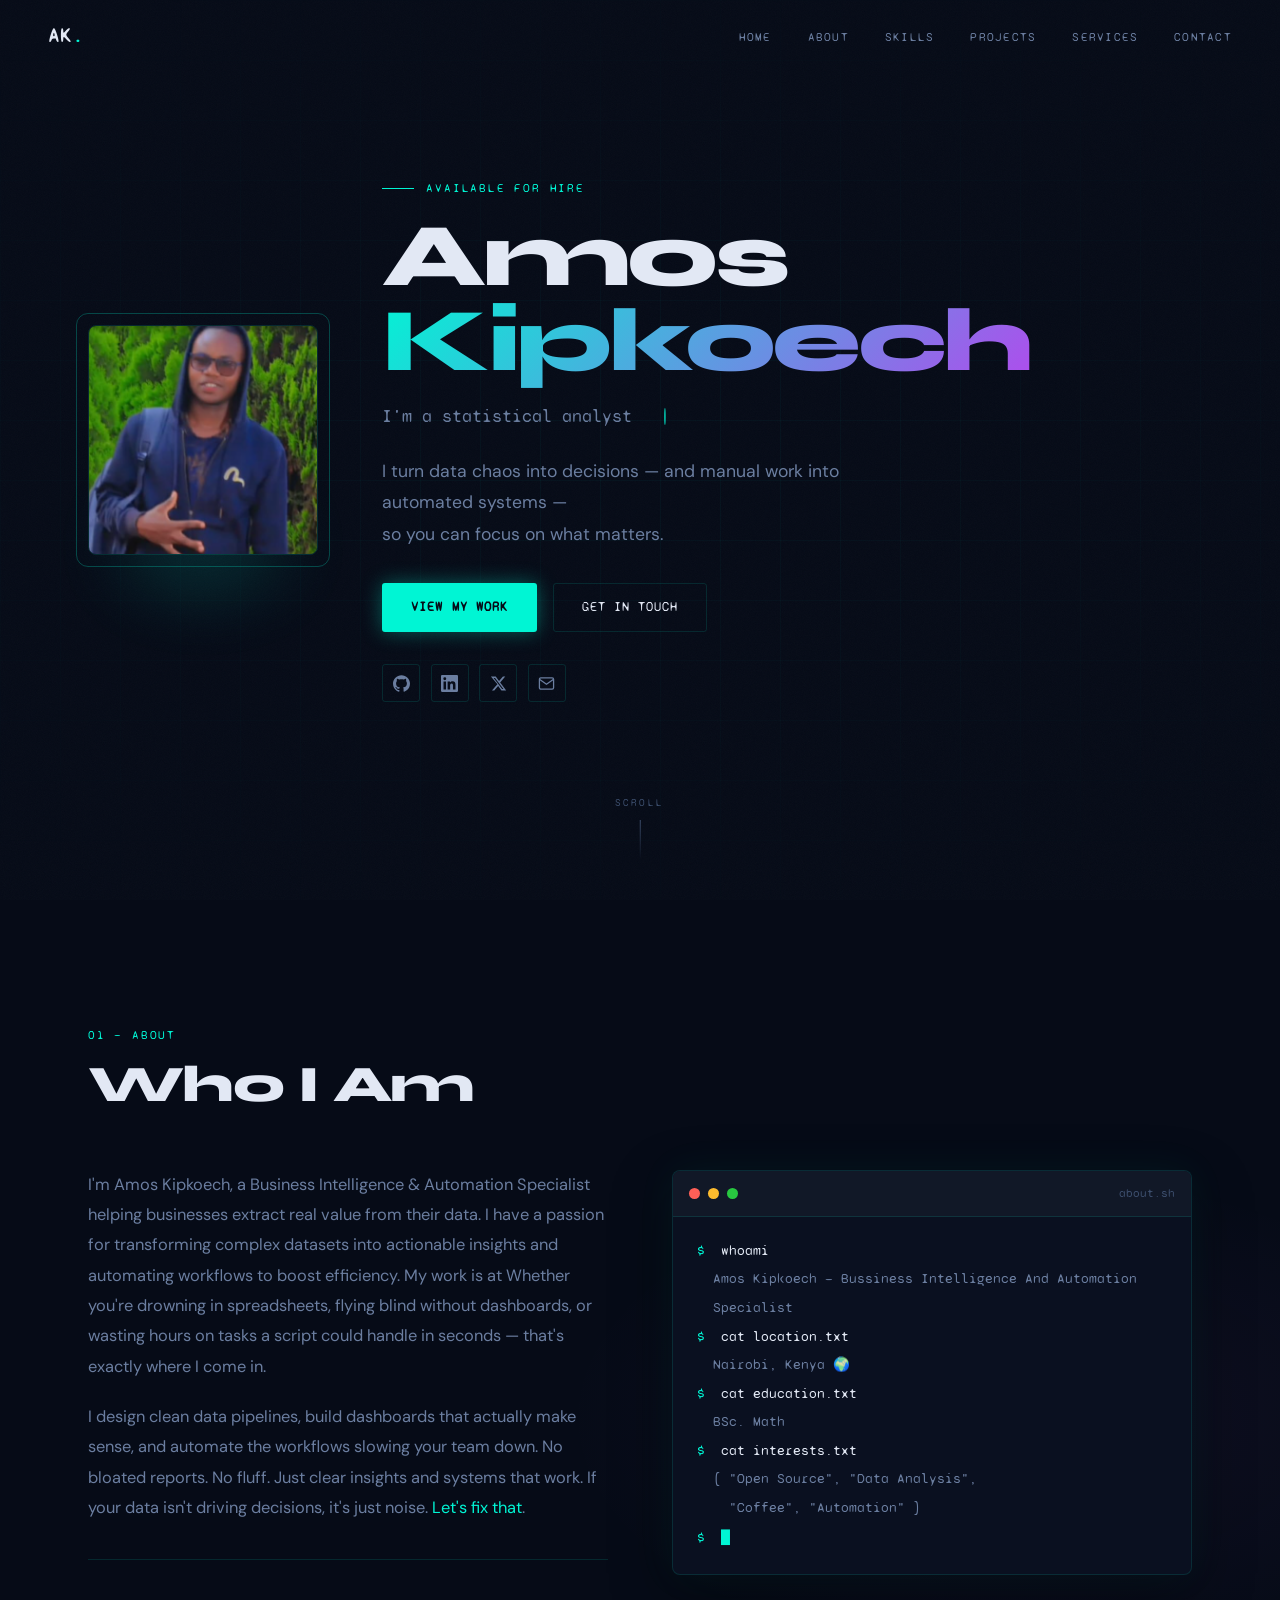
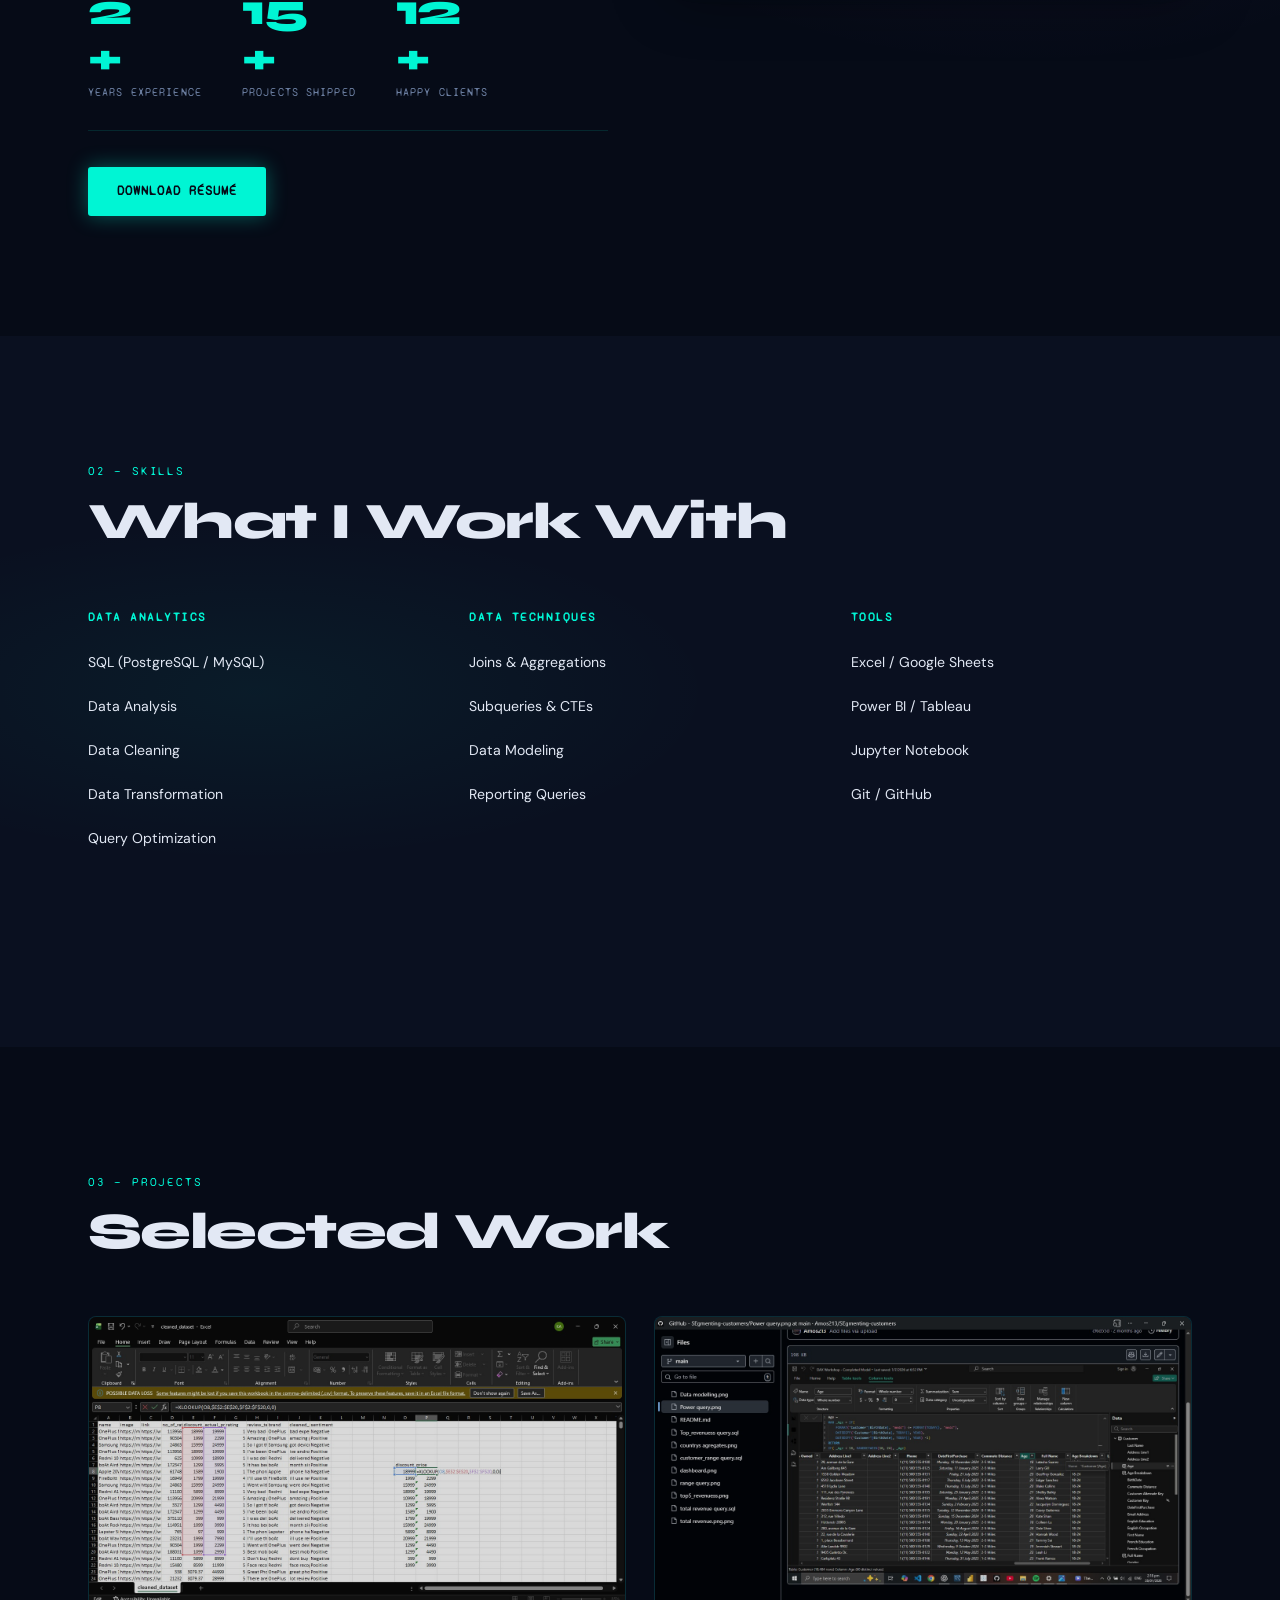
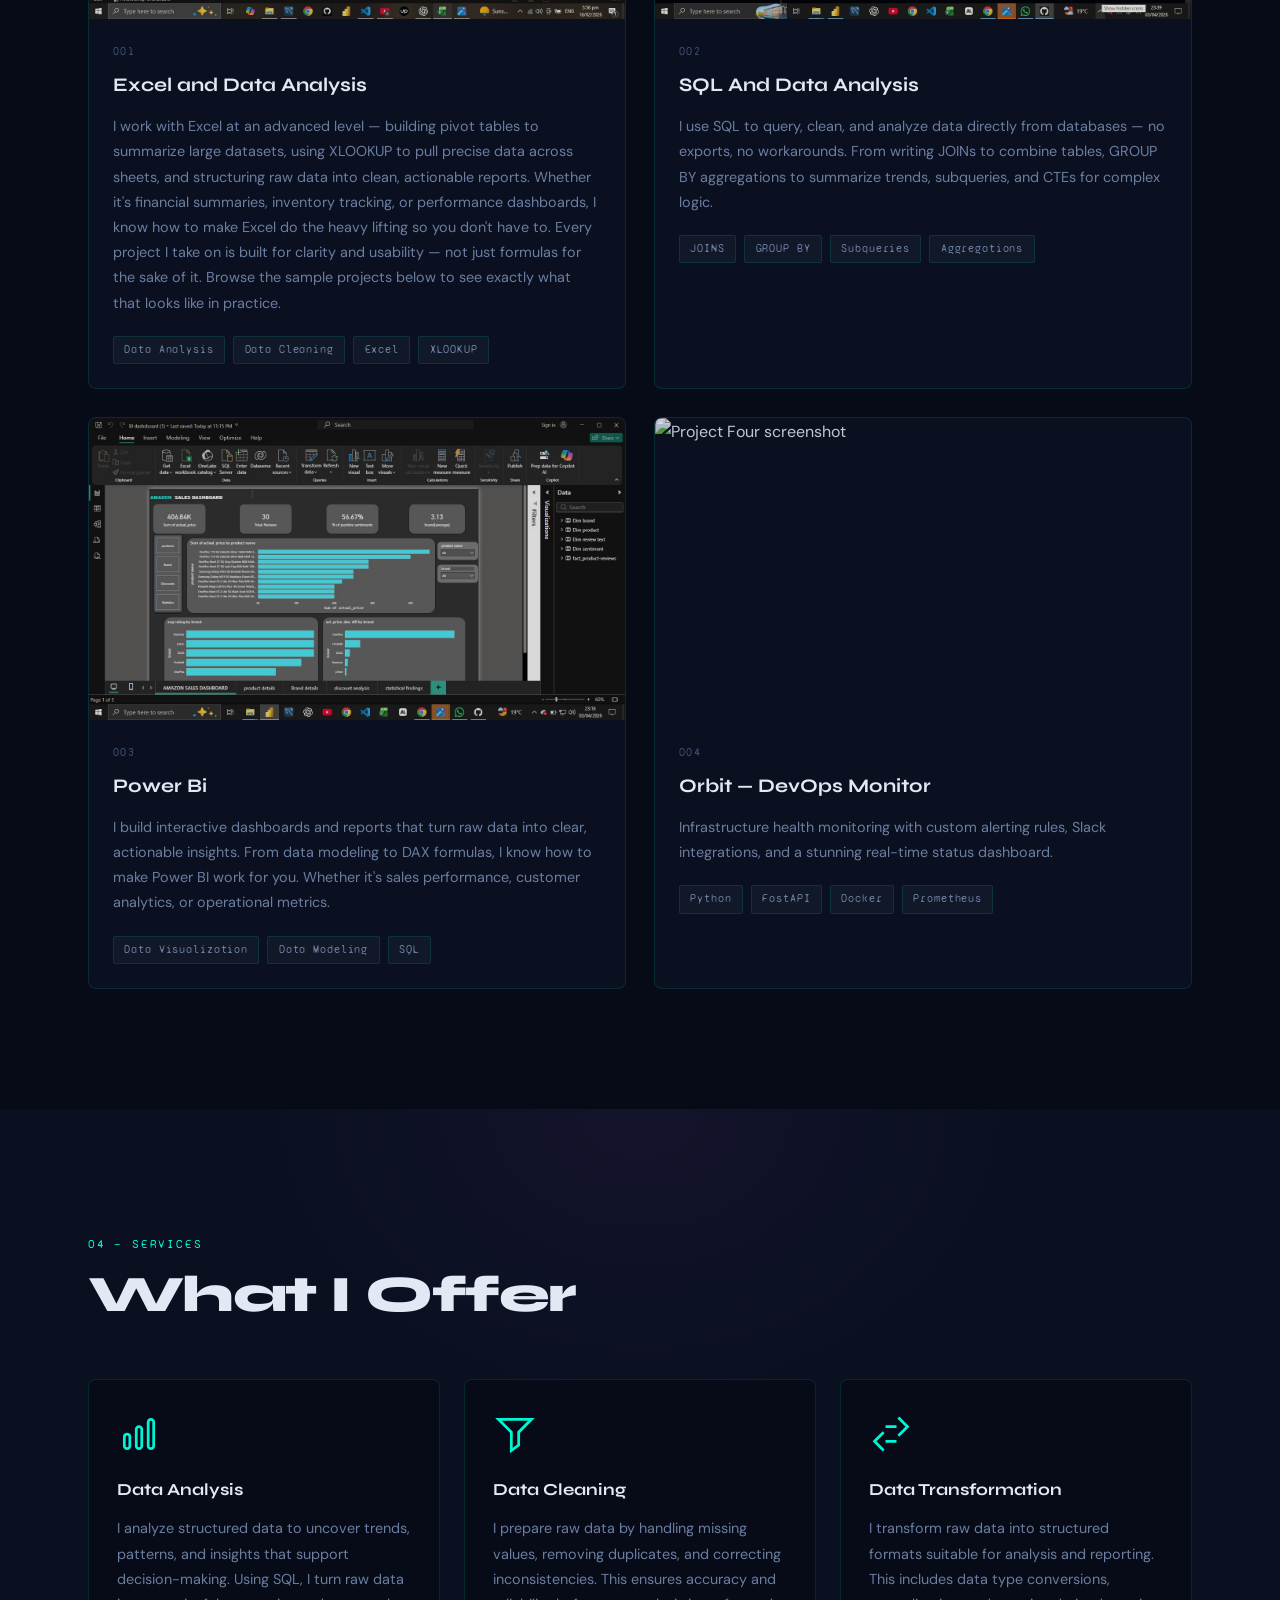
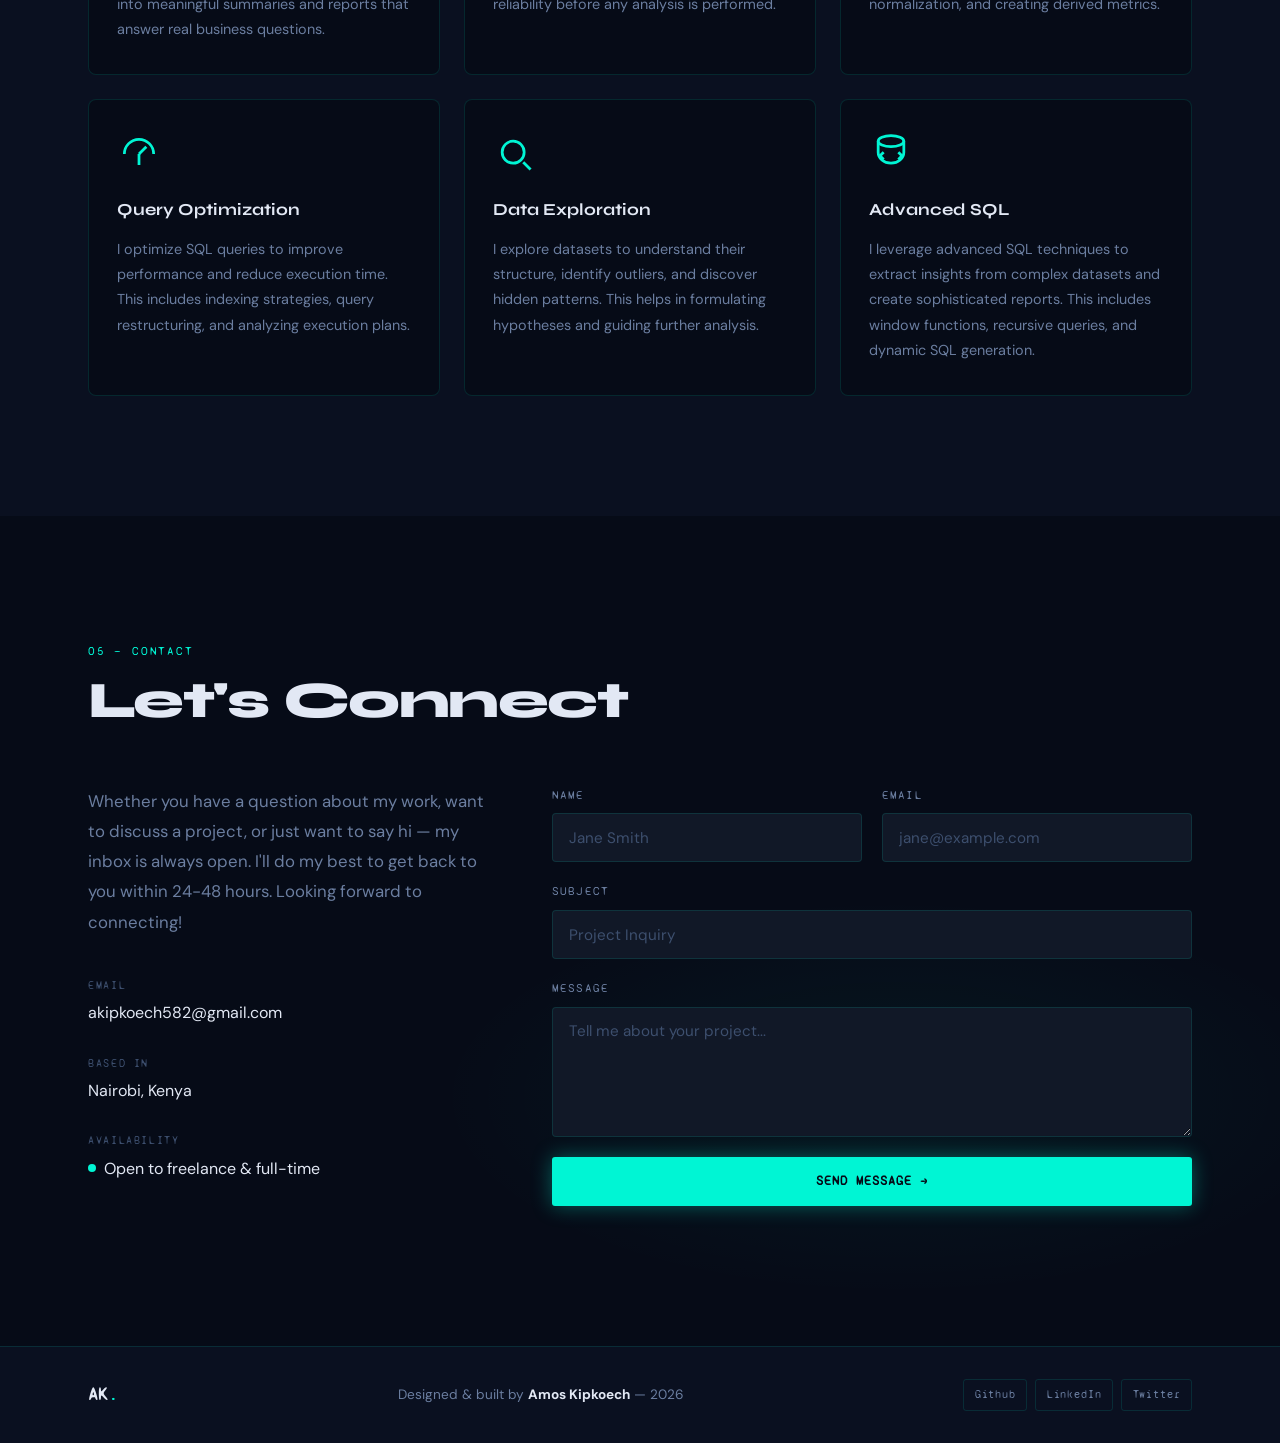
==== index.html @ d5461da6 "Add files via upload" ====
<!DOCTYPE html>
<html lang="en">
<head>
  <meta charset="UTF-8" />
  <meta name="viewport" content="width=device-width, initial-scale=1.0" />

  <title>Amos Kipkoech — Portfolio</title>
  <link rel="stylesheet" href="style.css" />
  <!-- Google Fonts: Syne Mono (headers) + DM Sans (body) -->
  <link rel="preconnect" href="https://fonts.googleapis.com" />
  <link rel="preconnect" href="https://fonts.gstatic.com" crossorigin />
  <link href="https://fonts.googleapis.com/css2?family=Syne+Mono&family=Syne:wght@400;600;700;800&family=DM+Sans:ital,wght@0,300;0,400;0,500;1,300&display=swap" rel="stylesheet" />
</head>
<body>

  <!-- ===================== NOISE OVERLAY ===================== -->
  <div class="noise-overlay" aria-hidden="true"></div>

  <!-- ===================== NAVIGATION ===================== -->
  <nav class="nav" id="mainNav" role="navigation" aria-label="Main navigation">
    <div class="nav__logo">

      <span class="nav__logo-text">AK<span class="nav__logo-dot">.</span></span>
    </div>
    <button class="nav__burger" id="navBurger" aria-label="Toggle menu" aria-expanded="false">
      <span></span><span></span><span></span>
    </button>
    <ul class="nav__links" id="navLinks" role="list">
      <li><a href="#hero"     class="nav__link" data-section="hero">Home</a></li>
      <li><a href="#about"    class="nav__link" data-section="about">About</a></li>
      <li><a href="#skills"   class="nav__link" data-section="skills">Skills</a></li>
      <li><a href="#projects" class="nav__link" data-section="projects">Projects</a></li>
      <li><a href="#services" class="nav__link" data-section="services">Services</a></li>
      <li><a href="#contact"  class="nav__link" data-section="contact">Contact</a></li>
    </ul>
  </nav>

  <!-- ===================== HERO ===================== -->
  <section class="hero section" id="hero" aria-label="Hero">
    <div class="hero__grid-bg" aria-hidden="true"></div>
    <div class="hero__particles" id="heroParticles" aria-hidden="true"></div>

    <div class="hero__content container">
      <div class="hero__photo-wrap">

        <div class="hero__photo-ring" aria-hidden="true"></div>
        <img
          src="Image2.png"
          alt="Profile photo"
          class="hero__photo"
          width="260" height="260"
        />
        <div class="hero__photo-glow" aria-hidden="true"></div>
      </div>

      <div class="hero__text">
        <p class="hero__label">
          <span class="hero__label-bar"></span>
          <!-- Your current role / status -->
          Available for hire
        </p>

        <!-- Full name -->
        <h1 class="hero__name">Amos <br /><em>Kipkoech</em></h1>

        <div class="hero__title-wrap" aria-live="polite">
          <span class="hero__title-static">I'm a statistical analyst </span>
          <!-- The typing animation targets this element -->
          <span class="hero__typing" id="heroTyping" aria-label="rotating job titles"></span>
          <span class="hero__cursor" aria-hidden="true">|</span>
        </div>

        <!-- REPLACE: Your short tagline / one-liner -->
        <p class="hero__tagline">
          I turn data chaos into decisions — and manual work into automated systems —<br />
          so you can focus on what matters.
        </p>

        <div class="hero__cta">
          <a href="#projects" class="btn btn--primary">View My Work</a>
          <a href="#contact"  class="btn btn--ghost">Get In Touch</a>
        </div>

        <div class="hero__socials">
          <!-- REPLACE: Update href values with your actual social links -->
          <a href="https://github.com/Amos213"   target="_blank" rel="noopener" class="social-link" aria-label="GitHub">
            <svg viewBox="0 0 24 24" fill="currentColor" aria-hidden="true"><path d="M12 .297c-6.63 0-12 5.373-12 12 0 5.303 3.438 9.8 8.205 11.385.6.113.82-.258.82-.577 0-.285-.01-1.04-.015-2.04-3.338.724-4.042-1.61-4.042-1.61C4.422 18.07 3.633 17.7 3.633 17.7c-1.087-.744.084-.729.084-.729 1.205.084 1.838 1.236 1.838 1.236 1.07 1.835 2.809 1.305 3.495.998.108-.776.417-1.305.76-1.605-2.665-.3-5.466-1.332-5.466-5.93 0-1.31.465-2.38 1.235-3.22-.135-.303-.54-1.523.105-3.176 0 0 1.005-.322 3.3 1.23.96-.267 1.98-.399 3-.405 1.02.006 2.04.138 3 .405 2.28-1.552 3.285-1.23 3.285-1.23.645 1.653.24 2.873.12 3.176.765.84 1.23 1.91 1.23 3.22 0 4.61-2.805 5.625-5.475 5.92.42.36.81 1.096.81 2.22 0 1.606-.015 2.896-.015 3.286 0 .315.21.69.825.57C20.565 22.092 24 17.592 24 12.297c0-6.627-5.373-12-12-12"/></svg>
          </a>
          <a href="https://linkedin.com/in/kipkoech-amos" target="_blank" rel="noopener" class="social-link" aria-label="LinkedIn">
            <svg viewBox="0 0 24 24" fill="currentColor" aria-hidden="true"><path d="M20.447 20.452h-3.554v-5.569c0-1.328-.027-3.037-1.852-3.037-1.853 0-2.136 1.445-2.136 2.939v5.667H9.351V9h3.414v1.561h.046c.477-.9 1.637-1.85 3.37-1.85 3.601 0 4.267 2.37 4.267 5.455v6.286zM5.337 7.433a2.062 2.062 0 0 1-2.063-2.065 2.064 2.064 0 1 1 2.063 2.065zm1.782 13.019H3.555V9h3.564v11.452zM22.225 0H1.771C.792 0 0 .774 0 1.729v20.542C0 23.227.792 24 1.771 24h20.451C23.2 24 24 23.227 24 22.271V1.729C24 .774 23.2 0 22.222 0h.003z"/></svg>
          </a>
          <a href="https://twitter.com"  target="_blank" rel="noopener" class="social-link" aria-label="Twitter / X">
            <svg viewBox="0 0 24 24" fill="currentColor" aria-hidden="true"><path d="M18.244 2.25h3.308l-7.227 8.26 8.502 11.24H16.17l-4.714-6.231-5.401 6.231H2.748l7.73-8.835L1.254 2.25H8.08l4.713 6.231zm-1.161 17.52h1.833L7.084 4.126H5.117z"/></svg>
          </a>
          <a href="mailto:akipkoech582@gmail.com" class="social-link" aria-label="Email">
            <svg viewBox="0 0 24 24" fill="none" stroke="currentColor" stroke-width="1.8" aria-hidden="true"><path d="M4 4h16c1.1 0 2 .9 2 2v12c0 1.1-.9 2-2 2H4c-1.1 0-2-.9-2-2V6c0-1.1.9-2 2-2z"/><polyline points="22,6 12,13 2,6"/></svg>
          </a>
        </div>
      </div>
    </div>

    <a href="#about" class="hero__scroll-hint" aria-label="Scroll to About">
      <span class="hero__scroll-text">scroll</span>
      <span class="hero__scroll-arrow" aria-hidden="true"></span>
    </a>
  </section>

  <!-- ===================== ABOUT ===================== -->
  <section class="about section reveal" id="about" aria-label="About me">
    <div class="container">
      <div class="section-header reveal__child">
        <span class="section-tag">01 — About</span>
        <h2 class="section-title">Who I Am</h2>
      </div>

      <div class="about__grid">
        <div class="about__bio reveal__child">
          <!-- REPLACE: Your bio paragraphs -->
          <p>
            I'm Amos Kipkoech, a Business Intelligence & Automation Specialist helping businesses extract real value from their data.
            I have a passion for transforming complex datasets into actionable insights and automating workflows to boost efficiency. My work is at
            Whether you're drowning in spreadsheets, flying blind without dashboards, or wasting hours on tasks a script could
            handle in seconds — that's exactly where I come in.
          </p>
          <p>
            I design clean data pipelines, build dashboards that actually make sense, and automate the workflows slowing your 
            team down. No bloated reports. No fluff. Just clear insights and systems that work.
            If your data isn't driving decisions, it's just noise. <em>Let's fix that</em>.
          </p>

          <!-- REPLACE: Stats that represent your own experience -->
          <div class="about__stats">
            <div class="stat">
              <span class="stat__num" data-count="5">2</span><span class="stat__suffix">+</span>
              <span class="stat__label">Years Experience</span>
            </div>
            <div class="stat">
              <span class="stat__num" data-count="40">15</span><span class="stat__suffix">+</span>
              <span class="stat__label">Projects Shipped</span>
            </div>
            <div class="stat">
              <span class="stat__num" data-count="12">12</span><span class="stat__suffix">+</span>
              <span class="stat__label">Happy Clients</span>
            </div>
          </div>

          <!-- REPLACE: Link to your actual resume PDF -->
          <a href="resume.pdf" class="btn btn--primary" download>Download Résumé</a>
        </div>

        <div class="about__terminal reveal__child" aria-label="Quick facts terminal">
          <div class="terminal">
            <div class="terminal__bar">
              <span class="terminal__dot terminal__dot--red"></span>
              <span class="terminal__dot terminal__dot--yellow"></span>
              <span class="terminal__dot terminal__dot--green"></span>
              <span class="terminal__bar-title">about.sh</span>
            </div>
            <div class="terminal__body">
              <p><span class="t-prompt">$</span> <span class="t-cmd">whoami</span></p>
              <!-- REPLACE: Your name and title below -->
              <p class="t-out">Amos Kipkoech — Bussiness Intelligence And Automation Specialist</p>
              <p><span class="t-prompt">$</span> <span class="t-cmd">cat location.txt</span></p>
              <!-- REPLACE: Your location -->
              <p class="t-out">Nairobi, Kenya 🌍</p>
              <p><span class="t-prompt">$</span> <span class="t-cmd">cat education.txt</span></p>
              <!-- REPLACE: Your education -->
              <p class="t-out">BSc. Math</p>
              <p><span class="t-prompt">$</span> <span class="t-cmd">cat interests.txt</span></p>
              <!-- REPLACE: Your interests -->
              <p class="t-out">[ "Open Source", "Data Analysis",</p>
              <p class="t-out t-indent">"Coffee", "Automation" ]</p>
              <p><span class="t-prompt">$</span> <span class="t-cursor">█</span></p>
            </div>
          </div>
        </div>
      </div>
    </div>
  </section>

  <!-- ===================== SKILLS ===================== -->
  <section class="skills section reveal" id="skills" aria-label="Skills">
    <div class="container">
      <div class="section-header reveal__child">
        <span class="section-tag">02 — Skills</span>
        <h2 class="section-title">What I Work With</h2>
      </div>

      <!-- REPLACE: Update skill names, percentages, and categories to match yours -->
      <div class="skills__grid">
        <div class="skills__category reveal__child">
          <h3 class="skills__cat-title">Data Analytics</h3>
          <div class="skill-bar" data-skill="SQL (PostgreSQL / MySQL)"   data-pct="92"></div>
          <div class="skill-bar" data-skill="Data Analysis"        data-pct="88"></div>
          <div class="skill-bar" data-skill="Data Cleaning"    data-pct="95"></div>
          <div class="skill-bar" data-skill="Data Transformation"  data-pct="70"></div>
          <div class="skill-bar" data-skill="Query Optimization"  data-pct="68"></div>
        </div>

        <div class="skills__category reveal__child">
          <h3 class="skills__cat-title">Data Techniques</h3>
          <div class="skill-bar" data-skill="Joins & Aggregations" data-pct="85"></div>
          <div class="skill-bar" data-skill="Subqueries & CTEs"  data-pct="80"></div>
          <div class="skill-bar" data-skill="Data Modeling"        data-pct="78"></div>
          <div class="skill-bar" data-skill="Reporting Queries"           data-pct="72"></div>
        </div>

        <div class="skills__category reveal__child">
          <h3 class="skills__cat-title">Tools</h3>
          <div class="skill-bar" data-skill="Excel / Google Sheets"      data-pct="95"></div>
          <div class="skill-bar" data-skill="Power BI / Tableau"      data-pct="75"></div>
          <div class="skill-bar" data-skill="Jupyter Notebook"         data-pct="70"></div>
          <div class="skill-bar" data-skill="Git / GitHub"    data-pct="82"></div>
        </div>
      </div>

    </div>
  </section>

  <!-- ===================== PROJECTS ===================== -->
  <section class="projects section reveal" id="projects" aria-label="Projects">
    <div class="container">
      <div class="section-header reveal__child">
        <span class="section-tag">03 — Projects</span>
        <h2 class="section-title">Selected Work</h2>
      </div>

      <div class="projects__grid">

        <!-- PROJECT CARD 1 — REPLACE all fields -->
        <article class="project-card reveal__child" tabindex="0">
          <div class="project-card__img-wrap">
            <!-- REPLACE: src with your project screenshot path -->
            <img src="project1a.jpeg" alt="Project One screenshot" loading="lazy" />
            <div class="project-card__overlay">
              <!-- REPLACE: Links for live demo and source code -->
              <a href="#" target="_blank" rel="noopener" class="btn btn--sm btn--primary">Live Demo</a>
              <a href="#" target="_blank" rel="noopener" class="btn btn--sm btn--ghost">Source</a>
            </div>
          </div>
          <div class="project-card__body">
            <!-- REPLACE: Project number, title, description, and tags -->
            <span class="project-card__num">001</span>
            <h3 class="project-card__title">Excel and Data Analysis</h3>
            <p class="project-card__desc">
              I work with Excel at an advanced level — building pivot tables to summarize large datasets, using XLOOKUP to 
              pull precise data across sheets, and structuring raw data into clean, actionable reports. Whether it's financial 
              summaries, inventory tracking, or performance dashboards, I know how to make Excel do the heavy lifting so you
              don't have to. Every project I take on is built for clarity and usability — not just formulas for the sake of it. Browse
              the sample projects below to see exactly what that looks like in practice.
            </p>
            <div class="project-card__tags">
              <span class="tag">Data Analysis</span>
              <span class="tag">Data Cleaning</span>
              <span class="tag">Excel</span>
              <span class="tag">XLOOKUP</span>
            </div>
          </div>
        </article>

        <!-- PROJECT CARD 2 — REPLACE all fields -->
        <article class="project-card reveal__child" tabindex="0">
          <div class="project-card__img-wrap">
            <img src="project2a.jpeg" alt="Project Two screenshot" loading="lazy" />
            <div class="project-card__overlay">
              <a href="#" target="_blank" rel="noopener" class="btn btn--sm btn--primary">Live Demo</a>
              <a href="#" target="_blank" rel="noopener" class="btn btn--sm btn--ghost">Source</a>
            </div>
          </div>
          <div class="project-card__body">
            <span class="project-card__num">002</span>
            <h3 class="project-card__title">SQL And Data Analysis</h3>
            <p class="project-card__desc">
              I use SQL to query, clean, and analyze data directly from databases — no exports, no workarounds. From writing 
              JOINs to combine tables, GROUP BY aggregations to summarize trends,
              subqueries, and CTEs for complex logic.
            </p>
            <div class="project-card__tags">
              <span class="tag">JOINS</span>
              <span class="tag">GROUP BY</span>
              <span class="tag">Subqueries</span>
              <span class="tag">Aggregations</span>
            </div>
          </div>
        </article>

        <!-- PROJECT CARD 3 — REPLACE all fields -->
        <article class="project-card reveal__child" tabindex="0">
          <div class="project-card__img-wrap">
            <img src="project3a.jpeg" alt="Project Three screenshot" loading="lazy" />
            <div class="project-card__overlay">
              <a href="#" target="_blank" rel="noopener" class="btn btn--sm btn--primary">Live Demo</a>
              <a href="#" target="_blank" rel="noopener" class="btn btn--sm btn--ghost">Source</a>
            </div>
          </div>
          <div class="project-card__body">
            <span class="project-card__num">003</span>
            <h3 class="project-card__title">Power Bi</h3>
            <p class="project-card__desc">
              I build interactive dashboards and reports that turn raw data into clear, actionable insights. 
              From data modeling to DAX formulas, I know how to make Power BI work for you.
              Whether it's sales performance, customer analytics, or operational metrics.

            </p>
            <div class="project-card__tags">
              <span class="tag">Data Visualization</span>
              <span class="tag">Data Modeling</span>
              <span class="tag">SQL</span>
            </div>
          </div>
        </article>

        <!-- PROJECT CARD 4 — REPLACE all fields -->
        <article class="project-card reveal__child" tabindex="0">
          <div class="project-card__img-wrap">
            <img src="https://placehold.co/600x360/0d1b2a/b14aed?text=Project+Four" alt="Project Four screenshot" loading="lazy" />
            <div class="project-card__overlay">
              <a href="#" target="_blank" rel="noopener" class="btn btn--sm btn--primary">Live Demo</a>
              <a href="#" target="_blank" rel="noopener" class="btn btn--sm btn--ghost">Source</a>
            </div>
          </div>
          <div class="project-card__body">
            <span class="project-card__num">004</span>
            <h3 class="project-card__title">Orbit — DevOps Monitor</h3>
            <p class="project-card__desc">
              Infrastructure health monitoring with custom alerting rules,
              Slack integrations, and a stunning real-time status dashboard.
            </p>
            <div class="project-card__tags">
              <span class="tag">Python</span>
              <span class="tag">FastAPI</span>
              <span class="tag">Docker</span>
              <span class="tag">Prometheus</span>
            </div>
          </div>
        </article>

      </div><!-- /projects__grid -->
    </div>
  </section>

  <!-- ===================== SERVICES ===================== -->
  <section class="services section reveal" id="services" aria-label="Services">
    <div class="container">
      <div class="section-header reveal__child">
        <span class="section-tag">04 — Services</span>
        <h2 class="section-title">What I Offer</h2>
      </div>

      <div class="services__grid">

        <!-- REPLACE: Update each service title, description, and icon SVG to match what you offer -->

        <div class="service-card reveal__child">
          <div class="service-card__icon" aria-hidden="true">
            <svg viewBox="0 0 24 24" fill="none" stroke="currentColor" stroke-width="1.5">
              <rect x="4" y="12" width="3" height="8" rx="1.5"/>
              <rect x="10.5" y="8" width="3" height="12" rx="1.5"/>
              <rect x="17" y="4" width="3" height="16" rx="1.5"/>
            </svg>
          </div>
          <h3 class="service-card__title">Data Analysis</h3>
          <p class="service-card__desc">
            I analyze structured data to uncover trends, patterns, and insights that support decision-making.
            Using SQL, I turn raw data into meaningful summaries and reports that answer real business questions.
          </p>
        </div>

        <div class="service-card reveal__child">
          <div class="service-card__icon" aria-hidden="true">
            <svg viewBox="0 0 24 24" fill="none" stroke="currentColor" stroke-width="1.5">
              <path d="M3 4h18l-7 7v7l-4 3V11L3 4z"/>
            </svg>
          </div>
          <h3 class="service-card__title">Data Cleaning</h3>
          <p class="service-card__desc">
            I prepare raw data by handling missing values, removing duplicates, and correcting inconsistencies.
            This ensures accuracy and reliability before any analysis is performed.
          </p>
        </div>

        <div class="service-card reveal__child">
          <div class="service-card__icon" aria-hidden="true">
            <svg viewBox="0 0 24 24" fill="none" stroke="currentColor" stroke-width="1.5">
              <path d="M16 3l5 5-5 5"/>
              <path d="M8 21l-5-5 5-5"/>
              <path d="M9 8h6"/>
              <path d="M9 16h6"/>
            </svg>
          </div>
          <h3 class="service-card__title">Data Transformation</h3>
          <p class="service-card__desc">
            I transform raw data into structured formats suitable for analysis and reporting.
            This includes data type conversions, normalization, and creating derived metrics.
          </p>
        </div>

        <div class="service-card reveal__child">
          <div class="service-card__icon" aria-hidden="true">
            <svg viewBox="0 0 24 24" fill="none" stroke="currentColor" stroke-width="1.5">
              <path d="M4 12a8 8 0 0116 0"/>
              <path d="M12 12l4-4"/>
              <path d="M12 12v6"/>
            </svg>
          </div>
          <h3 class="service-card__title">Query Optimization</h3>
          <p class="service-card__desc">
            I optimize SQL queries to improve performance and reduce execution time.
            This includes indexing strategies, query restructuring, and analyzing execution plans.
          </p>
        </div>

        <div class="service-card reveal__child">
          <div class="service-card__icon" aria-hidden="true">
            <svg viewBox="0 0 24 24" fill="none" stroke="currentColor" stroke-width="1.5">
              <circle cx="11" cy="11" r="6"/>
              <path d="M16.5 16.5l4 4"/>
            </svg>
          </div>
          <h3 class="service-card__title">Data Exploration</h3>
          <p class="service-card__desc">
            I explore datasets to understand their structure, identify outliers, and discover hidden patterns.
            This helps in formulating hypotheses and guiding further analysis.
          </p>
        </div>

        <div class="service-card reveal__child">
          <div class="service-card__icon" aria-hidden="true">
            <svg viewBox="0 0 24 24" fill="none" stroke="currentColor" stroke-width="1.5">
              <ellipse cx="12" cy="5" rx="7" ry="3"/>
              <path d="M5 5v6c0 3.3 3.1 6 7 6s7-2.7 7-6V5"/>
              <path d="M8 11l-2 2 2 2"/>
              <path d="M16 11l2 2-2 2"/>
            </svg>
          </div>
          <h3 class="service-card__title">Advanced SQL</h3>
          <p class="service-card__desc">
            I leverage advanced SQL techniques to extract insights from complex datasets and create sophisticated reports.
             This includes window functions, recursive queries, and dynamic SQL generation.
          </p>
        </div>

      </div>
    </div>
  </section>

  <!-- ===================== CONTACT ===================== -->
  <section class="contact section reveal" id="contact" aria-label="Contact">
    <div class="container">
      <div class="section-header reveal__child">
        <span class="section-tag">05 — Contact</span>
        <h2 class="section-title">Let's Connect</h2>
      </div>

      <div class="contact__grid">
        <div class="contact__info reveal__child">
          <!-- REPLACE: Your actual contact details -->
          <p class="contact__intro">
            Whether you have a question about my work, want to discuss a project, or just want to say hi — my inbox is always open. 
            I'll do my best to get back to you within 24-48 hours. Looking forward to connecting!
          </p>
          <ul class="contact__details" role="list">
            <li>
              <span class="contact__detail-label">Email</span>
              <!-- REPLACE: Your email -->
              <a href="mailto:akipkoech582@gmail.com" class="contact__detail-value">akipkoech582@gmail.com</a>
            </li>
            <li>
              <span class="contact__detail-label">Based in</span>
              <!-- REPLACE: Your location -->
              <span class="contact__detail-value">Nairobi, Kenya</span>
            </li>
            <li>
              <span class="contact__detail-label">Availability</span>
              <!-- REPLACE: Your current availability status -->
              <span class="contact__detail-value contact__avail">
                <span class="contact__avail-dot" aria-hidden="true"></span>
                Open to freelance &amp; full-time
              </span>
            </li>
          </ul>
        </div>

        <form class="contact__form reveal__child" id="contactForm" novalidate aria-label="Contact form">
          <div class="form-row">
            <div class="form-group">
              <label for="contactName" class="form-label">Name</label>
              <!-- REPLACE: Update the placeholder text if desired -->
              <input type="text" id="contactName" name="name" class="form-input" placeholder="Jane Smith" required autocomplete="name" />
            </div>
            <div class="form-group">
              <label for="contactEmail" class="form-label">Email</label>
              <input type="email" id="contactEmail" name="email" class="form-input" placeholder="jane@example.com" required autocomplete="email" />
            </div>
          </div>
          <div class="form-group">
            <label for="contactSubject" class="form-label">Subject</label>
            <input type="text" id="contactSubject" name="subject" class="form-input" placeholder="Project Inquiry" required />
          </div>
          <div class="form-group">
            <label for="contactMessage" class="form-label">Message</label>
            <textarea id="contactMessage" name="message" class="form-input form-textarea" placeholder="Tell me about your project..." required rows="5"></textarea>
          </div>
          <button type="submit" class="btn btn--primary btn--full" id="contactSubmit">
            <span class="btn__text">Send Message</span>
            <span class="btn__icon" aria-hidden="true">→</span>
          </button>
          <!-- Form success / error messages will be injected here by JS -->
          <div class="form-message" id="formMessage" role="alert" aria-live="polite"></div>
        </form>
      </div>
    </div>
  </section>

  <!-- ===================== FOOTER ===================== -->
  <footer class="footer" role="contentinfo">
    <div class="container footer__inner">
      <span class="footer__logo">AK<span class="nav__logo-dot">.</span></span>
      <!-- REPLACE: Update footer copy with your name and preferred social links -->
      <p class="footer__copy">
        Designed &amp; built by <strong>Amos Kipkoech</strong> — 2026
        <!-- Syche Made by Bett Brian 😅-->
      </p>
      <div class="footer__socials">
        <a href="https://github.com/Amos213"   target="_blank" rel="noopener" aria-label="GitHub"   class="social-link">Github</a>
        <a href="https://linkedin.com/in/kipkoech-amos" target="_blank" rel="noopener" aria-label="LinkedIn" class="social-link">LinkedIn</a>
        <a href="https://twitter.com"  target="_blank" rel="noopener" aria-label="Twitter"  class="social-link">Twitter</a>
      </div>
    </div>
  </footer>

  <!-- JS at end of body for performance -->
  <script src="script.js" defer></script>
</body>
</html>
---- style.css ----
/* ================================================================
   DEEP SPACE TERMINAL — Portfolio Stylesheet
   Author: Replace with your name
   ================================================================ */

/* ----------------------------------------------------------------
   TABLE OF CONTENTS
   1. CSS Variables & Reset
   2. Base & Typography
   3. Custom Cursor
   4. Noise Overlay
   5. Scrollbar
   6. Navigation
   7. Buttons
   8. Social Links
   9. Sections / Reveal Animations
   10. Hero Section
   11. About Section
   12. Skills Section
   13. Projects Section
   14. Services Section
   15. Contact Section
   16. Footer
   17. Responsive
---------------------------------------------------------------- */

/* ================================================================
   1. CSS VARIABLES & RESET
================================================================ */
:root {
  /* Core palette */
  --bg:          #060b17;
  --bg-2:        #0a1020;
  --bg-3:        #0d1428;
  --surface:     #111827;
  --surface-2:   #1a2438;
  --border:      rgba(0, 245, 212, 0.12);
  --border-2:    rgba(177, 74, 237, 0.15);

  /* Accent colours */
  --cyan:        #00f5d4;
  --cyan-dim:    rgba(0, 245, 212, 0.15);
  --cyan-glow:   rgba(0, 245, 212, 0.35);
  --violet:      #b14aed;
  --violet-dim:  rgba(177, 74, 237, 0.15);
  --violet-glow: rgba(177, 74, 237, 0.35);

  /* Text */
  --text:        #e2e8f4;
  --text-muted:  #6b7ea0;
  --text-dim:    #3d4f6e;

  /* Fonts */
  --font-display: 'Syne', sans-serif;
  --font-mono:    'Syne Mono', monospace;
  --font-body:    'DM Sans', sans-serif;

  /* Spacing */
  --container:   1200px;
  --section-gap: 120px;

  /* Transitions */
  --ease-out-expo: cubic-bezier(0.16, 1, 0.3, 1);
  --ease-spring:   cubic-bezier(0.34, 1.56, 0.64, 1);

  /* Z-indices */
  --z-noise:  1;
  --z-nav:    100;
  --z-cursor: 999;
}

*, *::before, *::after {
  margin: 0;
  padding: 0;
  box-sizing: border-box;
}

html {
  scroll-behavior: smooth;
  scroll-padding-top: 80px;
}

body {
  background-color: var(--bg);
  color: var(--text);
  font-family: var(--font-body);
  font-size: 1rem;
  line-height: 1.7;
  overflow-x: hidden;
}

img { display: block; max-width: 100%; }
a   { color: inherit; text-decoration: none; }
ul  { list-style: none; }
button { font: inherit; border: none; background: none; }

/* ================================================================
   2. BASE & TYPOGRAPHY
================================================================ */
.container {
  width: 100%;
  max-width: var(--container);
  margin: 0 auto;
  padding: 0 clamp(1.25rem, 5vw, 3rem);
}

.section {
  padding: var(--section-gap) 0;
  position: relative;
}

.section-header {
  margin-bottom: 3.5rem;
}

.section-tag {
  display: inline-block;
  font-family: var(--font-mono);
  font-size: 0.75rem;
  color: var(--cyan);
  letter-spacing: 0.15em;
  text-transform: uppercase;
  margin-bottom: 0.75rem;
}

.section-title {
  font-family: var(--font-display);
  font-size: clamp(2rem, 4vw, 3.25rem);
  font-weight: 800;
  line-height: 1.1;
  letter-spacing: -0.03em;
  color: var(--text);
}

.section-title em {
  font-style: normal;
  color: var(--cyan);
}

/* ================================================================
   4. NOISE OVERLAY
================================================================ */
.noise-overlay {
  position: fixed;
  inset: 0;
  z-index: var(--z-noise);
  pointer-events: none;
  opacity: 0.028;
  background-image: url("data:image/svg+xml,%3Csvg viewBox='0 0 256 256' xmlns='http://www.w3.org/2000/svg'%3E%3Cfilter id='noise'%3E%3CfeTurbulence type='fractalNoise' baseFrequency='0.9' numOctaves='4' stitchTiles='stitch'/%3E%3C/filter%3E%3Crect width='100%25' height='100%25' filter='url(%23noise)'/%3E%3C/svg%3E");
  background-repeat: repeat;
  background-size: 200px;
}

/* ================================================================
   5. SCROLLBAR
================================================================ */
::-webkit-scrollbar { width: 6px; }
::-webkit-scrollbar-track { background: var(--bg); }
::-webkit-scrollbar-thumb { background: var(--surface-2); border-radius: 3px; }
::-webkit-scrollbar-thumb:hover { background: var(--cyan-dim); }

/* ================================================================
   6. NAVIGATION
================================================================ */
.nav {
  position: fixed;
  top: 0; left: 0; right: 0;
  z-index: var(--z-nav);
  display: flex;
  align-items: center;
  justify-content: space-between;
  padding: 0 clamp(1.25rem, 5vw, 3rem);
  height: 72px;
  transition: background 0.4s ease, border-bottom 0.4s ease, backdrop-filter 0.4s ease;
}

.nav.scrolled {
  background: rgba(6, 11, 23, 0.88);
  border-bottom: 1px solid var(--border);
  backdrop-filter: blur(16px);
  -webkit-backdrop-filter: blur(16px);
}

.nav__logo-text {
  font-family: var(--font-mono);
  font-size: 1.25rem;
  font-weight: 700;
  color: var(--text);
  letter-spacing: 0.05em;
}

.nav__logo-dot {
  color: var(--cyan);
}

.nav__links {
  display: flex;
  align-items: center;
  gap: 2.25rem;
}

.nav__link {
  font-family: var(--font-mono);
  font-size: 0.78rem;
  letter-spacing: 0.1em;
  text-transform: uppercase;
  color: var(--text-muted);
  position: relative;
  transition: color 0.25s ease;
}

.nav__link::after {
  content: '';
  position: absolute;
  bottom: -4px;
  left: 0;
  width: 0;
  height: 1px;
  background: var(--cyan);
  transition: width 0.35s var(--ease-out-expo);
}

.nav__link:hover,
.nav__link.active {
  color: var(--cyan);
}

.nav__link:hover::after,
.nav__link.active::after {
  width: 100%;
}

/* Burger */
.nav__burger {
  display: none;
  flex-direction: column;
  gap: 5px;
  padding: 4px;
  z-index: calc(var(--z-nav) + 1);
}

.nav__burger span {
  display: block;
  width: 24px; height: 2px;
  background: var(--text);
  border-radius: 2px;
  transition: transform 0.3s ease, opacity 0.3s ease, background 0.3s ease;
}

.nav__burger.open span:nth-child(1) { transform: translateY(7px) rotate(45deg); }
.nav__burger.open span:nth-child(2) { opacity: 0; }
.nav__burger.open span:nth-child(3) { transform: translateY(-7px) rotate(-45deg); }
.nav__burger.open span           { background: var(--cyan); }

/* ================================================================
   7. BUTTONS
================================================================ */
.btn {
  display: inline-flex;
  align-items: center;
  gap: 0.5rem;
  font-family: var(--font-mono);
  font-size: 0.8rem;
  letter-spacing: 0.08em;
  text-transform: uppercase;
  padding: 0.8rem 1.75rem;
  border-radius: 3px;
  border: 1px solid transparent;
  transition: background 0.3s ease,
              color 0.3s ease,
              border-color 0.3s ease,
              box-shadow 0.3s ease,
              transform 0.2s var(--ease-spring);
  position: relative;
  overflow: hidden;
}

.btn::before {
  content: '';
  position: absolute;
  inset: 0;
  background: linear-gradient(135deg, transparent 40%, rgba(255,255,255,0.05));
  opacity: 0;
  transition: opacity 0.3s ease;
}

.btn:hover::before { opacity: 1; }
.btn:active        { transform: scale(0.97); }

/* Primary */
.btn--primary {
  background: var(--cyan);
  color: var(--bg);
  font-weight: 700;
  box-shadow: 0 0 20px var(--cyan-glow);
}

.btn--primary:hover {
  background: #00dfc0;
  box-shadow: 0 0 35px var(--cyan-glow), 0 0 60px rgba(0, 245, 212, 0.15);
}

/* Ghost */
.btn--ghost {
  background: transparent;
  color: var(--text);
  border-color: var(--border);
}

.btn--ghost:hover {
  border-color: var(--cyan);
  color: var(--cyan);
  background: var(--cyan-dim);
}

/* Small */
.btn--sm {
  padding: 0.5rem 1.1rem;
  font-size: 0.72rem;
}

/* Full width */
.btn--full { width: 100%; justify-content: center; }

/* Icon */
.btn__icon {
  transition: transform 0.3s var(--ease-spring);
}

.btn:hover .btn__icon {
  transform: translateX(4px);
}

/* ================================================================
   8. SOCIAL LINKS
================================================================ */
.social-link {
  display: inline-flex;
  align-items: center;
  justify-content: center;
  width: 38px; height: 38px;
  border: 1px solid var(--border);
  border-radius: 3px;
  color: var(--text-muted);
  transition: border-color 0.3s ease,
              color 0.3s ease,
              background 0.3s ease,
              box-shadow 0.3s ease;
}

.social-link svg { width: 17px; height: 17px; }

.social-link:hover {
  color: var(--cyan);
  border-color: var(--cyan);
  background: var(--cyan-dim);
  box-shadow: 0 0 16px var(--cyan-glow);
}

/* ================================================================
   9. REVEAL ANIMATIONS
================================================================ */
.reveal__child {
  opacity: 1;
  transform: translateY(0);
  transition: opacity 0.75s var(--ease-out-expo),
              transform 0.75s var(--ease-out-expo);
}

/* Stagger siblings within reveal containers */
.reveal .reveal__child:nth-child(1) { transition-delay: 0.05s; }
.reveal .reveal__child:nth-child(2) { transition-delay: 0.15s; }
.reveal .reveal__child:nth-child(3) { transition-delay: 0.25s; }
.reveal .reveal__child:nth-child(4) { transition-delay: 0.35s; }
.reveal .reveal__child:nth-child(5) { transition-delay: 0.45s; }
.reveal .reveal__child:nth-child(6) { transition-delay: 0.55s; }

/* ================================================================
   10. HERO SECTION
================================================================ */
.hero {
  min-height: 100dvh;
  display: flex;
  flex-direction: column;
  justify-content: center;
  align-items: center;
  position: relative;
  padding-top: 100px;
  overflow: hidden;
}

/* Grid background */
.hero__grid-bg {
  position: absolute;
  inset: 0;
  background-image:
    linear-gradient(rgba(0, 245, 212, 0.04) 1px, transparent 1px),
    linear-gradient(90deg, rgba(0, 245, 212, 0.04) 1px, transparent 1px);
  background-size: 60px 60px;
  mask-image: radial-gradient(ellipse 80% 60% at 50% 50%, black, transparent);
  -webkit-mask-image: radial-gradient(ellipse 80% 60% at 50% 50%, black, transparent);
}

/* Floating particles */
.hero__particles {
  position: absolute;
  inset: 0;
  pointer-events: none;
}

.particle {
  position: absolute;
  border-radius: 50%;
  background: var(--cyan);
  opacity: 0;
  animation: particleFloat linear infinite;
}

@keyframes particleFloat {
  0%   { opacity: 0; transform: translateY(0) scale(1); }
  10%  { opacity: 0.5; }
  90%  { opacity: 0.2; }
  100% { opacity: 0; transform: translateY(-120px) scale(0.4); }
}

/* Hero content */
.hero__content {
  display: grid;
  grid-template-columns: auto 1fr;
  gap: clamp(2rem, 5vw, 5rem);
  align-items: center;
  position: relative;
  z-index: 2;
}

/* Photo */
.hero__photo-wrap {
  position: relative;
  flex-shrink: 0;
  animation: heroPhotoIn 1.2s var(--ease-out-expo) 0.3s both;
}

@keyframes heroPhotoIn {
  from { opacity: 0; transform: scale(0.85) translateY(20px); }
  to   { opacity: 1; transform: scale(1) translateY(0); }
}

.hero__photo {
  width: clamp(180px, 18vw, 260px);
  height: clamp(180px, 18vw, 260px);
  border-radius: 8px;
  object-fit: cover;
  position: relative;
  z-index: 2;
  border: 1px solid var(--border);
}

.hero__photo-ring {
  position: absolute;
  inset: -12px;
  border: 1px solid var(--cyan);
  border-radius: 12px;
  opacity: 0.25;
  animation: ringPulse 3s ease-in-out infinite;
}

@keyframes ringPulse {
  0%, 100% { opacity: 0.15; transform: scale(1); }
  50%       { opacity: 0.4;  transform: scale(1.02); }
}

.hero__photo-glow {
  position: absolute;
  bottom: -30px;
  left: 50%;
  transform: translateX(-50%);
  width: 70%;
  height: 80px;
  background: var(--cyan);
  filter: blur(40px);
  opacity: 0.18;
  border-radius: 50%;
  z-index: 1;
}

/* Hero text */
.hero__text {
  animation: heroTextIn 1.2s var(--ease-out-expo) 0.5s both;
}

@keyframes heroTextIn {
  from { opacity: 0; transform: translateX(30px); }
  to   { opacity: 1; transform: translateX(0); }
}

.hero__label {
  display: flex;
  align-items: center;
  gap: 0.75rem;
  font-family: var(--font-mono);
  font-size: 0.75rem;
  color: var(--cyan);
  letter-spacing: 0.15em;
  text-transform: uppercase;
  margin-bottom: 1rem;
}

.hero__label-bar {
  display: inline-block;
  width: 32px;
  height: 1px;
  background: var(--cyan);
  flex-shrink: 0;
}

.hero__name {
  font-family: var(--font-display);
  font-size: clamp(3rem, 7vw, 6rem);
  font-weight: 800;
  line-height: 0.95;
  letter-spacing: -0.04em;
  margin-bottom: 1rem;
}

.hero__name em {
  font-style: normal;
  background: linear-gradient(135deg, var(--cyan), var(--violet));
  -webkit-background-clip: text;
  background-clip: text;
  -webkit-text-fill-color: transparent;
}

.hero__title-wrap {
  display: flex;
  align-items: center;
  gap: 0.25rem;
  font-family: var(--font-mono);
  font-size: clamp(0.9rem, 2vw, 1.15rem);
  color: var(--text-muted);
  margin-bottom: 1.5rem;
  flex-wrap: wrap;
}

.hero__typing {
  color: var(--cyan);
  min-width: 2ch;
}

.hero__cursor {
  color: var(--cyan);
  animation: blink 1s step-end infinite;
}

@keyframes blink {
  0%, 100% { opacity: 1; }
  50%       { opacity: 0; }
}

.hero__tagline {
  font-size: clamp(0.95rem, 1.5vw, 1.1rem);
  color: var(--text-muted);
  max-width: 480px;
  margin-bottom: 2rem;
  line-height: 1.8;
}

.hero__cta {
  display: flex;
  gap: 1rem;
  flex-wrap: wrap;
  margin-bottom: 2rem;
}

.hero__socials {
  display: flex;
  gap: 0.65rem;
}

/* Scroll hint */
.hero__scroll-hint {
  position: absolute;
  bottom: 2.5rem;
  left: 50%;
  transform: translateX(-50%);
  display: flex;
  flex-direction: column;
  align-items: center;
  gap: 0.5rem;
  color: var(--text-dim);
  z-index: 2;
  transition: color 0.3s ease;
  animation: heroFadeUp 1s var(--ease-out-expo) 1.5s both;
}

@keyframes heroFadeUp {
  from { opacity: 0; transform: translateX(-50%) translateY(15px); }
  to   { opacity: 1; transform: translateX(-50%) translateY(0); }
}

.hero__scroll-hint:hover { color: var(--cyan); }

.hero__scroll-text {
  font-family: var(--font-mono);
  font-size: 0.65rem;
  letter-spacing: 0.2em;
  text-transform: uppercase;
}

.hero__scroll-arrow {
  display: block;
  width: 1px;
  height: 40px;
  background: linear-gradient(to bottom, var(--text-dim), transparent);
  position: relative;
  animation: scrollArrow 2s ease-in-out infinite;
}

@keyframes scrollArrow {
  0%, 100% { transform: scaleY(1); opacity: 0.5; }
  50%       { transform: scaleY(0.6); opacity: 1; }
}

/* ================================================================
   11. ABOUT SECTION
================================================================ */
.about {
  background:
    radial-gradient(ellipse 60% 40% at 80% 50%, rgba(177, 74, 237, 0.06) 0%, transparent 60%),
    var(--bg);
}

.about__grid {
  display: grid;
  grid-template-columns: 1fr 1fr;
  gap: clamp(2rem, 5vw, 5rem);
  align-items: start;
}

.about__bio p {
  color: var(--text-muted);
  margin-bottom: 1.25rem;
  font-size: 1.025rem;
  line-height: 1.85;
}

.about__bio em {
  color: var(--cyan);
  font-style: normal;
}

/* Stats */
.about__stats {
  display: flex;
  gap: 2.5rem;
  margin: 2.25rem 0;
  padding: 1.75rem 0;
  border-top: 1px solid var(--border);
  border-bottom: 1px solid var(--border);
  flex-wrap: wrap;
}

.stat { display: flex; flex-direction: column; gap: 0.2rem; }

.stat__num {
  font-family: var(--font-display);
  font-size: 2.75rem;
  font-weight: 800;
  color: var(--cyan);
  line-height: 1;
  letter-spacing: -0.04em;
}

.stat__suffix {
  font-family: var(--font-display);
  font-size: 2.75rem;
  font-weight: 800;
  color: var(--cyan);
  line-height: 1;
}

.stat__label {
  font-family: var(--font-mono);
  font-size: 0.7rem;
  letter-spacing: 0.1em;
  text-transform: uppercase;
  color: var(--text-muted);
}

/* Terminal */
.terminal {
  background: var(--bg-2);
  border: 1px solid var(--border);
  border-radius: 8px;
  overflow: hidden;
  font-family: var(--font-mono);
  font-size: 0.85rem;
  box-shadow: 0 0 40px rgba(0, 245, 212, 0.06), 0 20px 60px rgba(0, 0, 0, 0.4);
}

.terminal__bar {
  display: flex;
  align-items: center;
  gap: 0.5rem;
  background: var(--surface);
  padding: 0.8rem 1rem;
  border-bottom: 1px solid var(--border);
}

.terminal__dot {
  width: 11px; height: 11px;
  border-radius: 50%;
  flex-shrink: 0;
}

.terminal__dot--red    { background: #ff5f57; }
.terminal__dot--yellow { background: #febc2e; }
.terminal__dot--green  { background: #28c840; }

.terminal__bar-title {
  margin-left: auto;
  color: var(--text-dim);
  font-size: 0.72rem;
}

.terminal__body {
  padding: 1.25rem 1.5rem;
  line-height: 2.1;
}

.t-prompt { color: var(--cyan); margin-right: 0.5rem; }
.t-cmd    { color: var(--text); }
.t-out    { color: var(--text-muted); padding-left: 1rem; }
.t-indent { padding-left: 2rem; }
.t-cursor {
  color: var(--cyan);
  animation: blink 1s step-end infinite;
  font-size: 1.1em;
}

/* ================================================================
   12. SKILLS SECTION
================================================================ */
.skills {
  background:
    radial-gradient(ellipse 60% 40% at 20% 50%, rgba(0, 245, 212, 0.05) 0%, transparent 60%),
    var(--bg-2);
}

.skills__grid {
  display: grid;
  grid-template-columns: repeat(3, 1fr);
  gap: 2.5rem;
  margin-bottom: 3.5rem;
}

.skills__cat-title {
  font-family: var(--font-mono);
  font-size: 0.78rem;
  letter-spacing: 0.12em;
  text-transform: uppercase;
  color: var(--cyan);
  margin-bottom: 1.5rem;
}

/* Skill bars */
.skill-bar {
  margin-bottom: 1.25rem;
}

.skill-bar::before {
  content: attr(data-skill);
  display: flex;
  justify-content: space-between;
  font-family: var(--font-body);
  font-size: 0.88rem;
  color: var(--text);
  margin-bottom: 0.5rem;
}

.skill-bar__track {
  width: 100%;
  height: 3px;
  background: var(--surface-2);
  border-radius: 2px;
  overflow: hidden;
}

.skill-bar__fill {
  height: 100%;
  border-radius: 2px;
  background: linear-gradient(90deg, var(--cyan), var(--violet));
  width: 0;
  transition: width 1.2s var(--ease-out-expo);
  box-shadow: 0 0 8px var(--cyan-glow);
}

/* Tech badges */
.tech-badges {
  display: flex;
  flex-wrap: wrap;
  gap: 0.6rem;
}

.badge {
  font-family: var(--font-mono);
  font-size: 0.72rem;
  letter-spacing: 0.08em;
  padding: 0.4rem 0.85rem;
  border: 1px solid var(--border);
  border-radius: 2px;
  color: var(--text-muted);
  background: var(--surface);
  transition: color 0.3s ease, border-color 0.3s ease, background 0.3s ease;
}

.badge:hover {
  color: var(--cyan);
  border-color: var(--cyan);
  background: var(--cyan-dim);
}

/* ================================================================
   13. PROJECTS SECTION
================================================================ */
.projects {
  background: var(--bg);
}

.projects__grid {
  display: grid;
  grid-template-columns: repeat(2, 1fr);
  gap: 1.75rem;
}

/* Project card */
.project-card {
  background: var(--bg-2);
  border: 1px solid var(--border);
  border-radius: 8px;
  overflow: hidden;
  transition: border-color 0.4s ease,
              box-shadow 0.4s ease,
              transform 0.4s var(--ease-spring);
}

.project-card:hover,
.project-card:focus-within {
  border-color: rgba(0, 245, 212, 0.35);
  box-shadow: 0 0 40px rgba(0, 245, 212, 0.08), 0 20px 60px rgba(0, 0, 0, 0.35);
  transform: translateY(-5px);
}

.project-card__img-wrap {
  position: relative;
  overflow: hidden;
  aspect-ratio: 16 / 9;
}

.project-card__img-wrap img {
  width: 100%;
  height: 100%;
  object-fit: cover;
  transition: transform 0.5s var(--ease-out-expo), filter 0.5s ease;
  filter: brightness(0.85) saturate(0.9);
}

.project-card:hover .project-card__img-wrap img {
  transform: scale(1.04);
  filter: brightness(0.6) saturate(0.8);
}

.project-card__overlay {
  position: absolute;
  inset: 0;
  display: flex;
  align-items: center;
  justify-content: center;
  gap: 1rem;
  opacity: 0;
  transition: opacity 0.35s ease;
  background: linear-gradient(to top, rgba(6, 11, 23, 0.6), transparent);
}

.project-card:hover .project-card__overlay,
.project-card:focus-within .project-card__overlay {
  opacity: 1;
}

.project-card__body {
  padding: 1.5rem;
}

.project-card__num {
  font-family: var(--font-mono);
  font-size: 0.68rem;
  color: var(--text-dim);
  letter-spacing: 0.12em;
  display: block;
  margin-bottom: 0.5rem;
}

.project-card__title {
  font-family: var(--font-display);
  font-size: 1.2rem;
  font-weight: 700;
  color: var(--text);
  margin-bottom: 0.75rem;
  transition: color 0.3s ease;
}

.project-card:hover .project-card__title {
  color: var(--cyan);
}

.project-card__desc {
  font-size: 0.9rem;
  color: var(--text-muted);
  line-height: 1.75;
  margin-bottom: 1.25rem;
}

.project-card__tags {
  display: flex;
  flex-wrap: wrap;
  gap: 0.5rem;
}

.tag {
  font-family: var(--font-mono);
  font-size: 0.68rem;
  letter-spacing: 0.08em;
  padding: 0.25rem 0.65rem;
  background: var(--surface);
  border: 1px solid var(--border);
  border-radius: 2px;
  color: var(--text-muted);
}

/* ================================================================
   14. SERVICES SECTION
================================================================ */
.services {
  background:
    radial-gradient(ellipse 50% 50% at 50% 0%, rgba(177, 74, 237, 0.06) 0%, transparent 60%),
    var(--bg-2);
}

.services__grid {
  display: grid;
  grid-template-columns: repeat(3, 1fr);
  gap: 1.5rem;
}

.service-card {
  background: var(--bg);
  border: 1px solid var(--border);
  border-radius: 8px;
  padding: 2rem 1.75rem;
  transition: border-color 0.4s ease,
              background 0.4s ease,
              box-shadow 0.4s ease,
              transform 0.4s var(--ease-spring);
  position: relative;
  overflow: hidden;
}

.service-card::before {
  content: '';
  position: absolute;
  top: 0; left: 0; right: 0;
  height: 2px;
  background: linear-gradient(90deg, var(--cyan), var(--violet));
  transform: scaleX(0);
  transform-origin: left;
  transition: transform 0.4s var(--ease-out-expo);
}

.service-card:hover {
  border-color: var(--border-2);
  background: var(--surface);
  box-shadow: 0 0 30px rgba(177, 74, 237, 0.08), 0 15px 40px rgba(0, 0, 0, 0.3);
  transform: translateY(-4px);
}

.service-card:hover::before {
  transform: scaleX(1);
}

.service-card__icon {
  width: 44px; height: 44px;
  color: var(--cyan);
  margin-bottom: 1.25rem;
  transition: color 0.3s ease;
}

.service-card:hover .service-card__icon {
  color: var(--violet);
}

.service-card__title {
  font-family: var(--font-display);
  font-size: 1.05rem;
  font-weight: 700;
  color: var(--text);
  margin-bottom: 0.75rem;
}

.service-card__desc {
  font-size: 0.9rem;
  color: var(--text-muted);
  line-height: 1.75;
}

/* ================================================================
   15. CONTACT SECTION
================================================================ */
.contact {
  background:
    radial-gradient(ellipse 60% 40% at 70% 70%, rgba(0, 245, 212, 0.05) 0%, transparent 60%),
    var(--bg);
}

.contact__grid {
  display: grid;
  grid-template-columns: 1fr 1.6fr;
  gap: clamp(2.5rem, 5vw, 5rem);
  align-items: start;
}

.contact__intro {
  font-size: 1.05rem;
  color: var(--text-muted);
  line-height: 1.8;
  margin-bottom: 2.5rem;
}

.contact__details {
  display: flex;
  flex-direction: column;
  gap: 1.75rem;
}

.contact__details li {
  display: flex;
  flex-direction: column;
  gap: 0.25rem;
}

.contact__detail-label {
  font-family: var(--font-mono);
  font-size: 0.68rem;
  letter-spacing: 0.15em;
  text-transform: uppercase;
  color: var(--text-dim);
}

.contact__detail-value {
  font-size: 1rem;
  color: var(--text);
  transition: color 0.3s ease;
}

a.contact__detail-value:hover {
  color: var(--cyan);
}

.contact__avail {
  display: inline-flex;
  align-items: center;
  gap: 0.5rem;
}

.contact__avail-dot {
  width: 8px; height: 8px;
  border-radius: 50%;
  background: var(--cyan);
  animation: availPulse 2s ease-in-out infinite;
  flex-shrink: 0;
}

@keyframes availPulse {
  0%, 100% { box-shadow: 0 0 0 0 var(--cyan-glow); }
  50%       { box-shadow: 0 0 0 6px transparent; }
}

/* Form */
.contact__form {
  display: flex;
  flex-direction: column;
  gap: 1.25rem;
}

.form-row {
  display: grid;
  grid-template-columns: 1fr 1fr;
  gap: 1.25rem;
}

.form-group {
  display: flex;
  flex-direction: column;
  gap: 0.5rem;
}

.form-label {
  font-family: var(--font-mono);
  font-size: 0.72rem;
  letter-spacing: 0.1em;
  text-transform: uppercase;
  color: var(--text-muted);
}

.form-input {
  background: var(--surface);
  border: 1px solid var(--border);
  border-radius: 4px;
  color: var(--text);
  font-family: var(--font-body);
  font-size: 0.95rem;
  padding: 0.85rem 1rem;
  transition: border-color 0.3s ease,
              background 0.3s ease,
              box-shadow 0.3s ease;
  width: 100%;
  outline: none;
  appearance: none;
  resize: vertical;
}

.form-input::placeholder { color: var(--text-dim); }

.form-input:focus {
  border-color: var(--cyan);
  background: var(--bg-3);
  box-shadow: 0 0 0 3px var(--cyan-dim);
}

.form-textarea { min-height: 130px; }

/* Form message */
.form-message {
  font-family: var(--font-mono);
  font-size: 0.8rem;
  letter-spacing: 0.05em;
  padding: 0;
  min-height: 0;
  transition: all 0.3s ease;
}

.form-message.success { color: var(--cyan); }
.form-message.error   { color: #ff5f57; }

/* ================================================================
   16. FOOTER
================================================================ */
.footer {
  background: var(--bg-2);
  border-top: 1px solid var(--border);
  padding: 2rem 0;
}

.footer__inner {
  display: flex;
  align-items: center;
  justify-content: space-between;
  gap: 1rem;
  flex-wrap: wrap;
}

.footer__logo {
  font-family: var(--font-mono);
  font-size: 1.1rem;
  font-weight: 700;
}

.footer__copy {
  font-size: 0.85rem;
  color: var(--text-muted);
}

.footer__copy strong { color: var(--text); }

.footer__socials {
  display: flex;
  gap: 0.5rem;
}

.footer .social-link {
  font-family: var(--font-mono);
  font-size: 0.68rem;
  letter-spacing: 0.08em;
  width: auto;
  height: auto;
  padding: 0.35rem 0.65rem;
}

/* ================================================================
   17. RESPONSIVE
================================================================ */

/* Tablet — 1024px */
@media (max-width: 1024px) {
  :root { --section-gap: 90px; }

  .hero__content     { gap: 2.5rem; }
  .skills__grid      { grid-template-columns: repeat(2, 1fr); }
  .services__grid    { grid-template-columns: repeat(2, 1fr); }
  .about__grid       { gap: 2.5rem; }
  .contact__grid     { grid-template-columns: 1fr; }
}

/* Tablet small — 768px */
@media (max-width: 768px) {
  :root { --section-gap: 70px; }

  /* Nav mobile */
  .nav__links {
    position: fixed;
    top: 0; right: 0;
    width: min(80vw, 320px);
    height: 100dvh;
    background: rgba(6, 11, 23, 0.97);
    backdrop-filter: blur(20px);
    -webkit-backdrop-filter: blur(20px);
    flex-direction: column;
    align-items: flex-start;
    gap: 0;
    padding: 100px 2.5rem 2.5rem;
    border-left: 1px solid var(--border);
    transform: translateX(100%);
    transition: transform 0.45s var(--ease-out-expo);
  }

  .nav__links.open {
    transform: translateX(0);
  }

  .nav__links li { width: 100%; }

  .nav__link {
    display: block;
    padding: 1rem 0;
    font-size: 1rem;
    border-bottom: 1px solid var(--border);
    color: var(--text);
    width: 100%;
  }

  .nav__link:last-child { border-bottom: none; }

  .nav__burger { display: flex; }

  /* Hero */
  .hero__content {
    grid-template-columns: 1fr;
    text-align: center;
    gap: 2rem;
  }

  .hero__photo-wrap { justify-self: center; }
  .hero__label      { justify-content: center; }
  .hero__cta        { justify-content: center; }
  .hero__socials    { justify-content: center; }
  .hero__tagline    { margin: 0 auto 2rem; }

  /* About */
  .about__grid { grid-template-columns: 1fr; }

  /* Projects */
  .projects__grid { grid-template-columns: 1fr; }

  /* Services */
  .services__grid { grid-template-columns: 1fr; }

  /* Skills */
  .skills__grid { grid-template-columns: 1fr; }
}

/* Mobile — 480px */
@media (max-width: 480px) {
  :root { --section-gap: 56px; }

  .hero__name       { font-size: 2.75rem; }
  .form-row         { grid-template-columns: 1fr; }
  .about__stats     { gap: 1.5rem; }
  .footer__inner    { flex-direction: column; text-align: center; }
}

/* Respect user preference for reduced motion */
@media (prefers-reduced-motion: reduce) {
  *, *::before, *::after {
    animation-duration: 0.01ms !important;
    transition-duration: 0.01ms !important;
  }
  html { scroll-behavior: auto; }
}
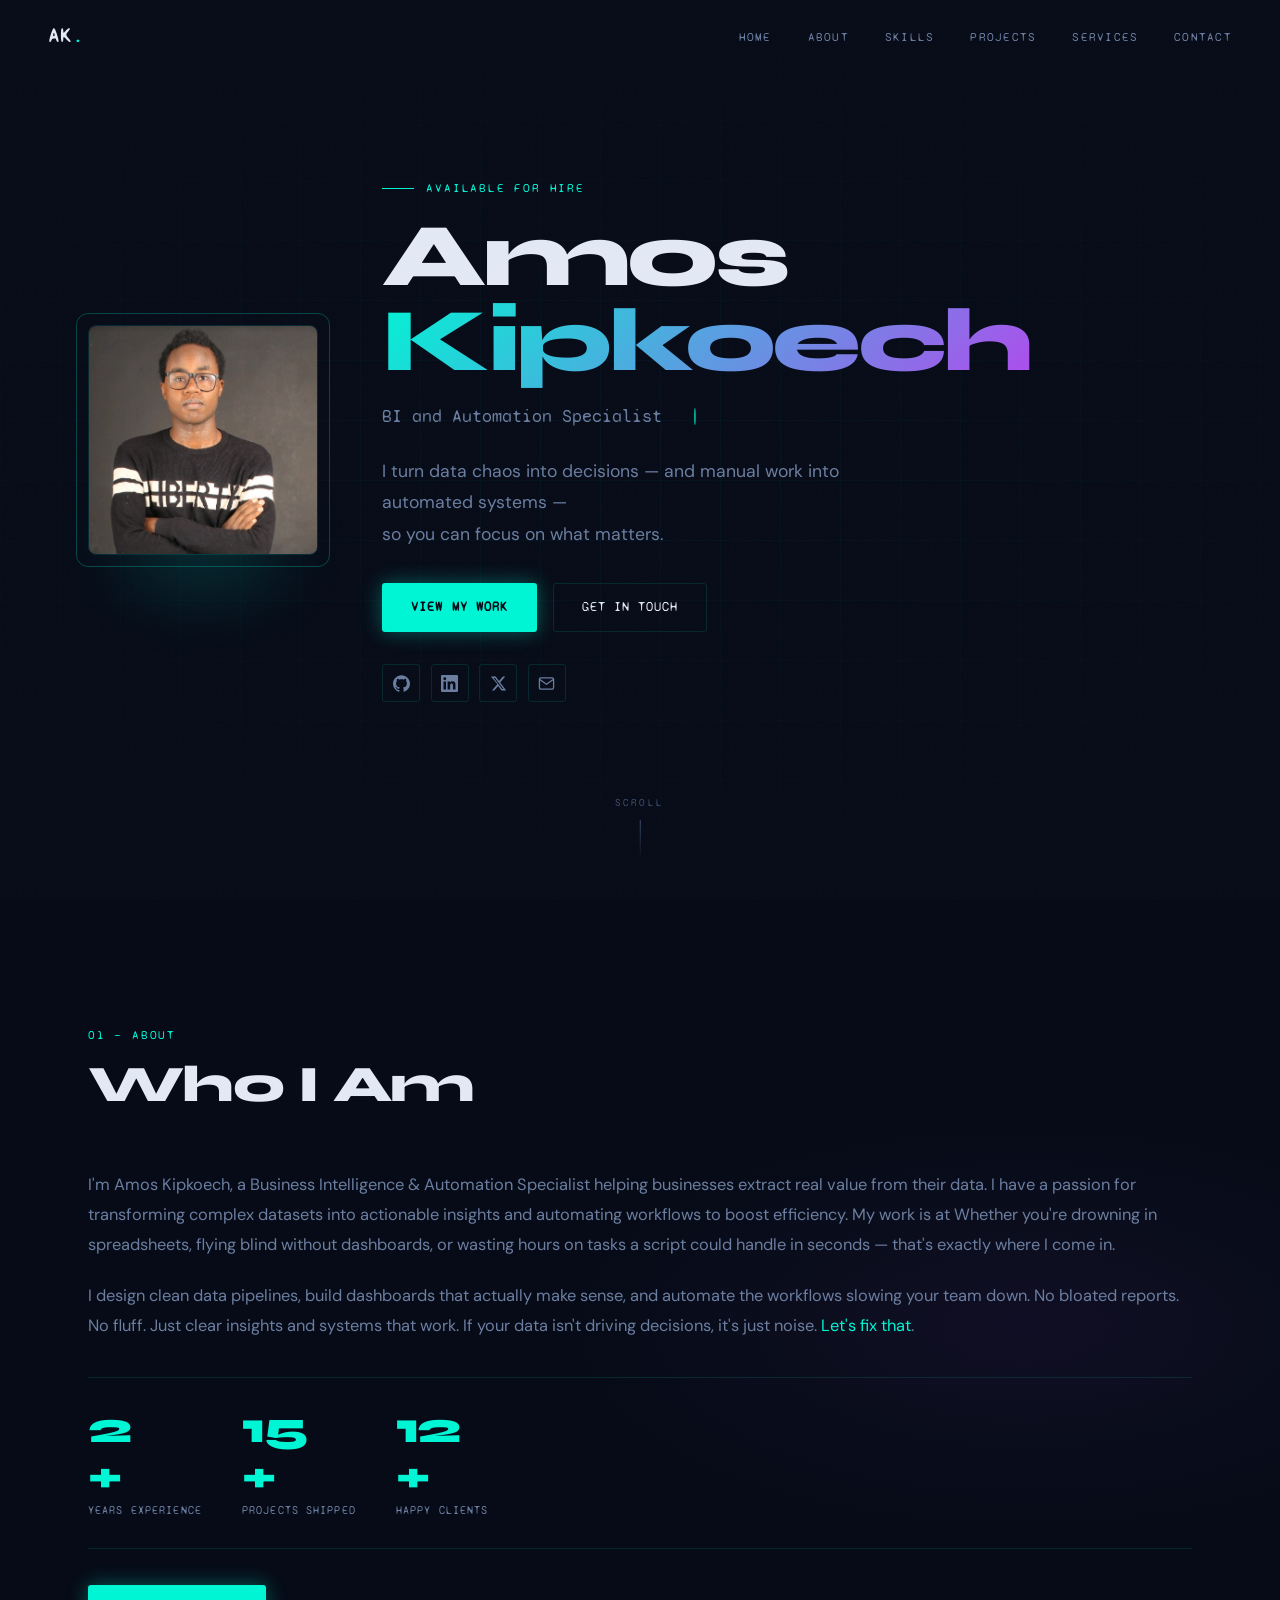
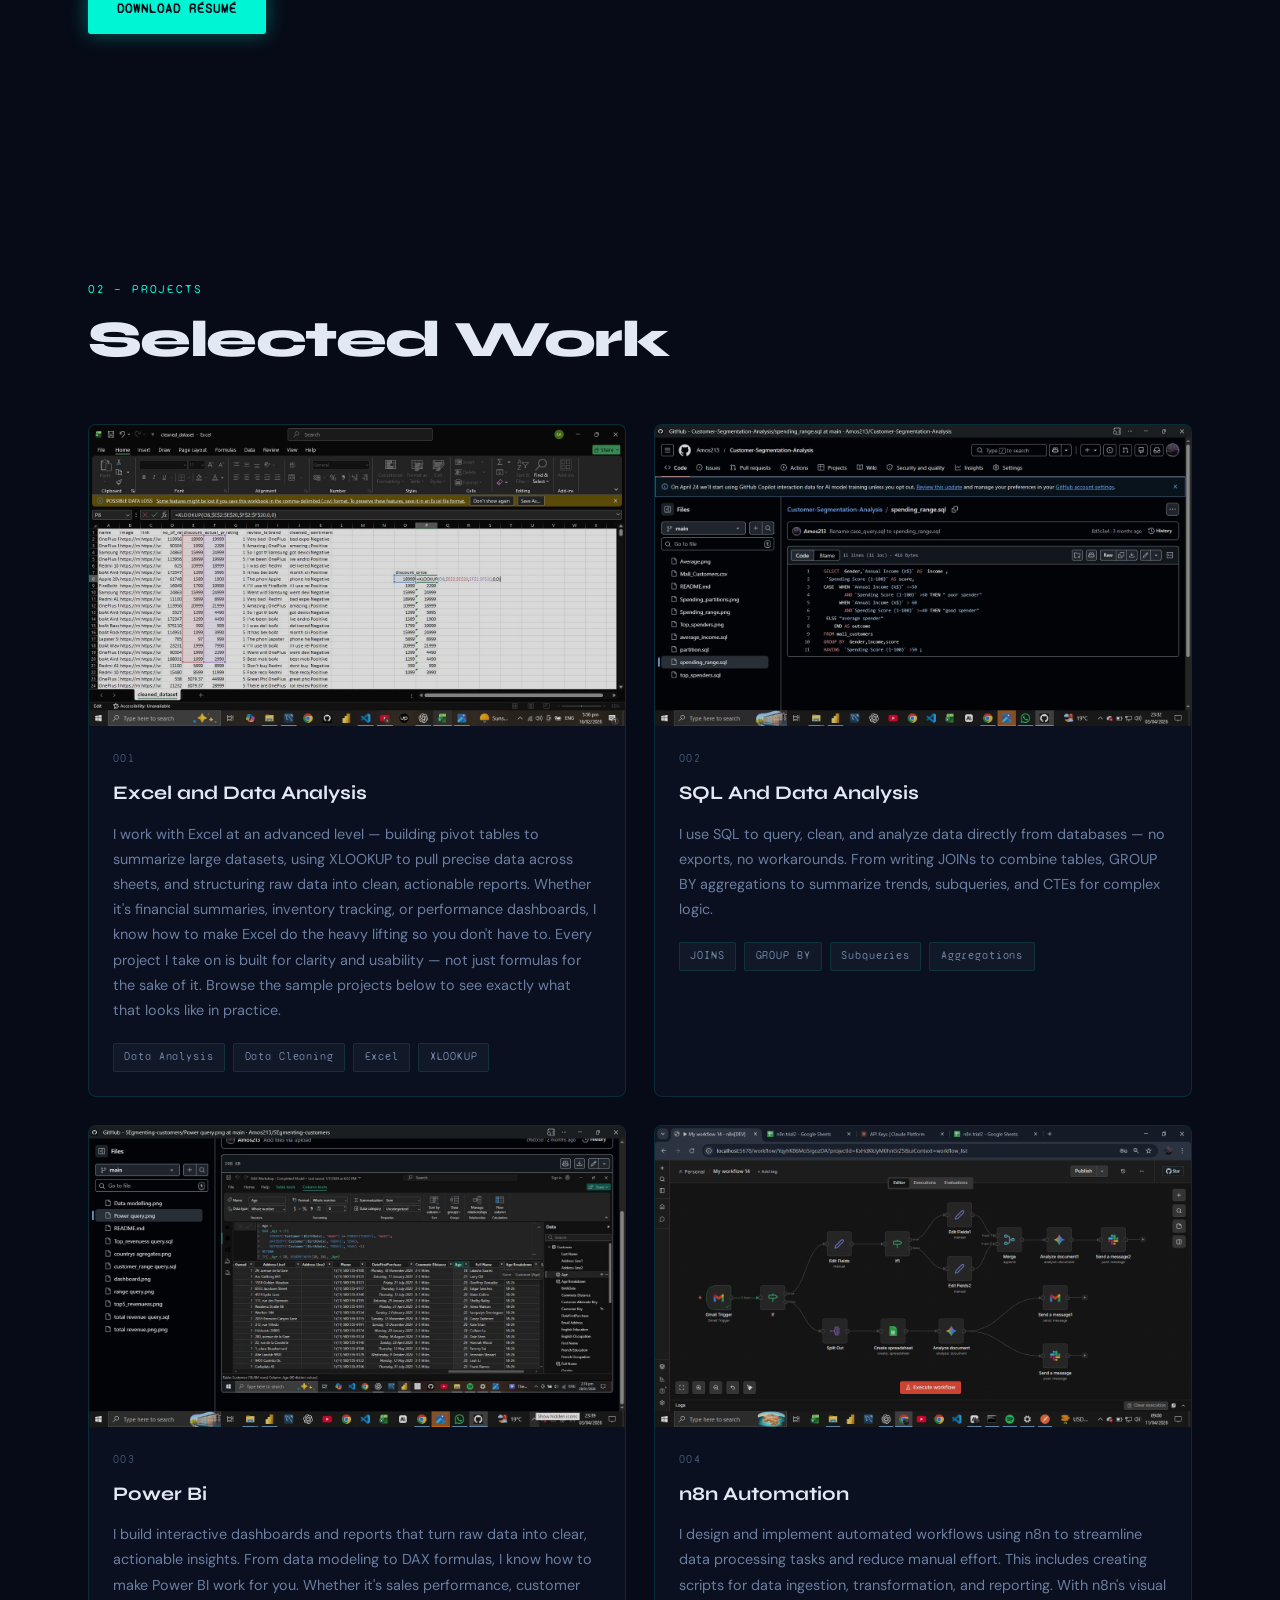
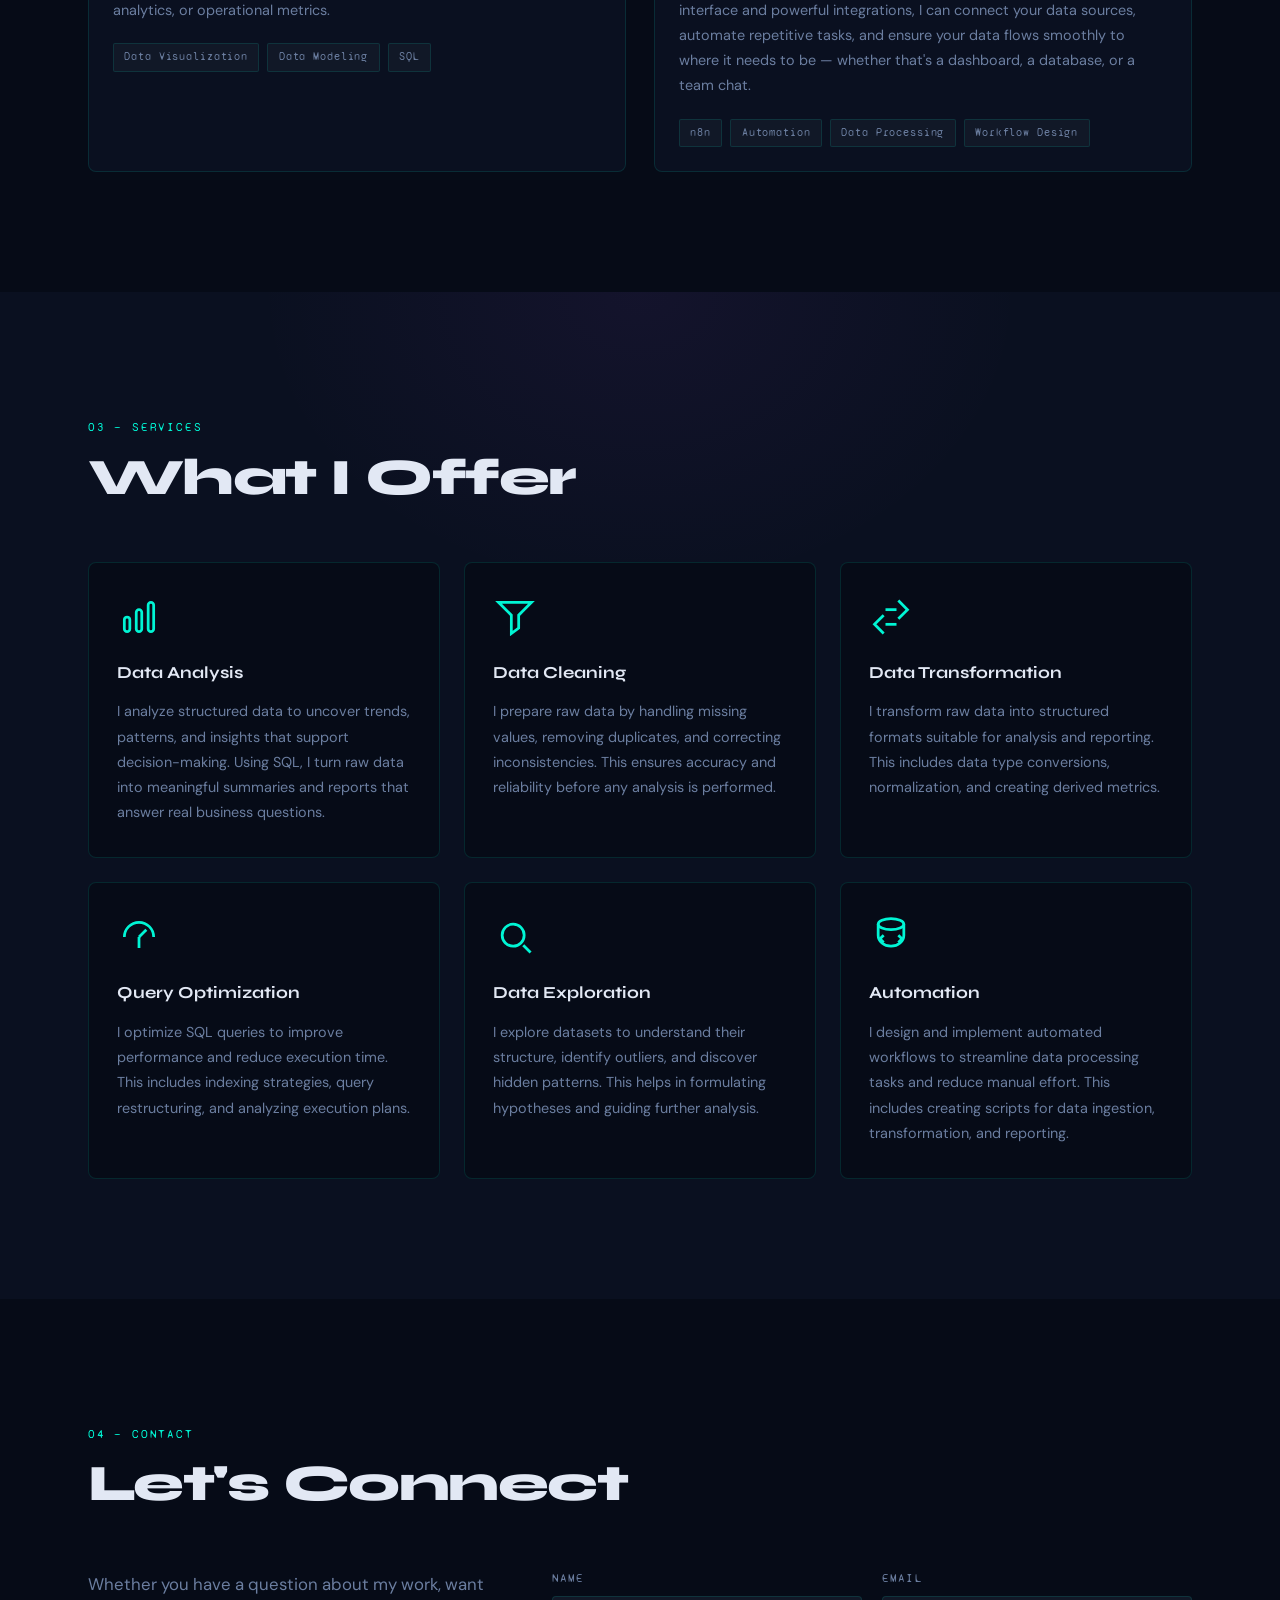
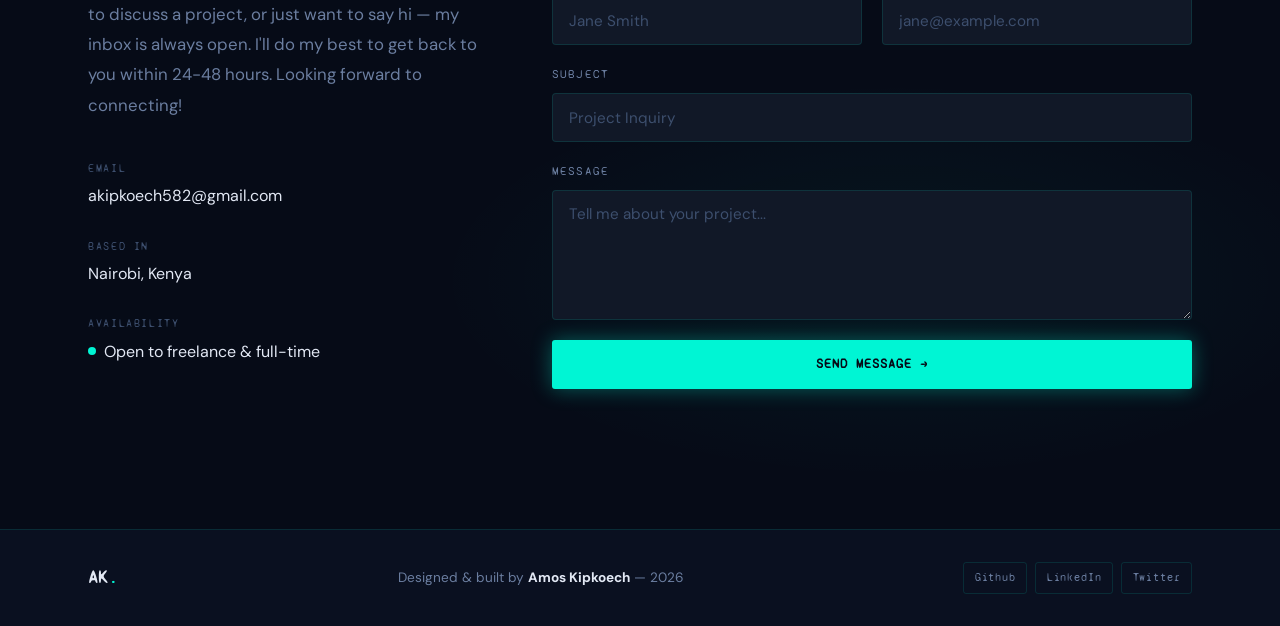
==== commit 7840c503: "Added my local files" ====
--- a/index.html
+++ b/index.html
@@ -45,7 +45,7 @@
 
         <div class="hero__photo-ring" aria-hidden="true"></div>
         <img
-          src="Image2.png"
+          src="Images/Dp/Img1.jpeg"
           alt="Profile photo"
           class="hero__photo"
           width="260" height="260"
@@ -64,7 +64,7 @@
         <h1 class="hero__name">Amos <br /><em>Kipkoech</em></h1>
 
         <div class="hero__title-wrap" aria-live="polite">
-          <span class="hero__title-static">I'm a statistical analyst </span>
+          <span class="hero__title-static">BI and Automation Specialist</span>
           <!-- The typing animation targets this element -->
           <span class="hero__typing" id="heroTyping" aria-label="rotating job titles"></span>
           <span class="hero__cursor" aria-hidden="true">|</span>
@@ -145,10 +145,10 @@
           </div>
 
           <!-- REPLACE: Link to your actual resume PDF -->
-          <a href="resume.pdf" class="btn btn--primary" download>Download Résumé</a>
-        </div>
-
-        <div class="about__terminal reveal__child" aria-label="Quick facts terminal">
+          <a href="pdf/Amos_Kipkoech_Resume.pdf" class="btn btn--primary" download>Download Résumé</a>
+        </div>
+
+        <!-- <div class="about__terminal reveal__child" aria-label="Quick facts terminal">
           <div class="terminal">
             <div class="terminal__bar">
               <span class="terminal__dot terminal__dot--red"></span>
@@ -157,37 +157,38 @@
               <span class="terminal__bar-title">about.sh</span>
             </div>
             <div class="terminal__body">
-              <p><span class="t-prompt">$</span> <span class="t-cmd">whoami</span></p>
+              <p><span class="t-prompt">$</span> <span class="t-cmd">whoami</span></p> -->
               <!-- REPLACE: Your name and title below -->
-              <p class="t-out">Amos Kipkoech — Bussiness Intelligence And Automation Specialist</p>
-              <p><span class="t-prompt">$</span> <span class="t-cmd">cat location.txt</span></p>
+              <!-- <p class="t-out">Amos Kipkoech — Bussiness Intelligence And Automation Specialist</p>
+              <p><span class="t-prompt">$</span> <span class="t-cmd">cat location.txt</span></p> -->
               <!-- REPLACE: Your location -->
-              <p class="t-out">Nairobi, Kenya 🌍</p>
-              <p><span class="t-prompt">$</span> <span class="t-cmd">cat education.txt</span></p>
+              <!-- <p class="t-out">Nairobi, Kenya 🌍</p>
+              <p><span class="t-prompt">$</span> <span class="t-cmd">cat education.txt</span></p> -->
               <!-- REPLACE: Your education -->
-              <p class="t-out">BSc. Math</p>
-              <p><span class="t-prompt">$</span> <span class="t-cmd">cat interests.txt</span></p>
+              <!-- <p class="t-out">BSc. Math</p>
+              <p><span class="t-prompt">$</span> <span class="t-cmd">cat interests.txt</span></p> -->
               <!-- REPLACE: Your interests -->
-              <p class="t-out">[ "Open Source", "Data Analysis",</p>
+              <!-- <p class="t-out">[ "Open Source", "Data Analysis",</p>
               <p class="t-out t-indent">"Coffee", "Automation" ]</p>
-              <p><span class="t-prompt">$</span> <span class="t-cursor">█</span></p>
-            </div>
-          </div>
-        </div>
+              <p><span class="t-prompt">$</span> <span class="t-cursor">█</span></p> -->
+              <!--  -->
+            <!-- </div>
+          </div>
+        </div> -->
       </div>
     </div>
   </section>
 
   <!-- ===================== SKILLS ===================== -->
-  <section class="skills section reveal" id="skills" aria-label="Skills">
+  <!-- <section class="skills section reveal" id="skills" aria-label="Skills">
     <div class="container">
       <div class="section-header reveal__child">
         <span class="section-tag">02 — Skills</span>
         <h2 class="section-title">What I Work With</h2>
-      </div>
+      </div> -->
 
       <!-- REPLACE: Update skill names, percentages, and categories to match yours -->
-      <div class="skills__grid">
+      <!-- <div class="skills__grid">
         <div class="skills__category reveal__child">
           <h3 class="skills__cat-title">Data Analytics</h3>
           <div class="skill-bar" data-skill="SQL (PostgreSQL / MySQL)"   data-pct="92"></div>
@@ -215,13 +216,13 @@
       </div>
 
     </div>
-  </section>
+  </section> -->
 
   <!-- ===================== PROJECTS ===================== -->
   <section class="projects section reveal" id="projects" aria-label="Projects">
     <div class="container">
       <div class="section-header reveal__child">
-        <span class="section-tag">03 — Projects</span>
+        <span class="section-tag">02 — Projects</span>
         <h2 class="section-title">Selected Work</h2>
       </div>
 
@@ -231,10 +232,10 @@
         <article class="project-card reveal__child" tabindex="0">
           <div class="project-card__img-wrap">
             <!-- REPLACE: src with your project screenshot path -->
-            <img src="project1a.jpeg" alt="Project One screenshot" loading="lazy" />
+            <img src="Proj1/project1a.jpeg" alt="Project One screenshot" loading="lazy" />
             <div class="project-card__overlay">
               <!-- REPLACE: Links for live demo and source code -->
-              <a href="#" target="_blank" rel="noopener" class="btn btn--sm btn--primary">Live Demo</a>
+              <a href="Proj1/proj1.html" target="_blank" rel="noopener" class="btn btn--sm btn--primary">Live Demo</a>
               <a href="#" target="_blank" rel="noopener" class="btn btn--sm btn--ghost">Source</a>
             </div>
           </div>
@@ -261,9 +262,9 @@
         <!-- PROJECT CARD 2 — REPLACE all fields -->
         <article class="project-card reveal__child" tabindex="0">
           <div class="project-card__img-wrap">
-            <img src="project2a.jpeg" alt="Project Two screenshot" loading="lazy" />
+            <img src="Proj2/proj2.jpeg" alt="Project Two screenshot" loading="lazy" />
             <div class="project-card__overlay">
-              <a href="#" target="_blank" rel="noopener" class="btn btn--sm btn--primary">Live Demo</a>
+              <a href="Proj2/proj2.html" target="_blank" rel="noopener" class="btn btn--sm btn--primary">Live Demo</a>
               <a href="#" target="_blank" rel="noopener" class="btn btn--sm btn--ghost">Source</a>
             </div>
           </div>
@@ -287,9 +288,9 @@
         <!-- PROJECT CARD 3 — REPLACE all fields -->
         <article class="project-card reveal__child" tabindex="0">
           <div class="project-card__img-wrap">
-            <img src="project3a.jpeg" alt="Project Three screenshot" loading="lazy" />
+            <img src="Proj3/project2a.jpeg" alt="Project Three screenshot" loading="lazy" />
             <div class="project-card__overlay">
-              <a href="#" target="_blank" rel="noopener" class="btn btn--sm btn--primary">Live Demo</a>
+              <a href="Proj3/proj3.html" target="_blank" rel="noopener" class="btn btn--sm btn--primary">Live Demo</a>
               <a href="#" target="_blank" rel="noopener" class="btn btn--sm btn--ghost">Source</a>
             </div>
           </div>
@@ -313,24 +314,26 @@
         <!-- PROJECT CARD 4 — REPLACE all fields -->
         <article class="project-card reveal__child" tabindex="0">
           <div class="project-card__img-wrap">
-            <img src="https://placehold.co/600x360/0d1b2a/b14aed?text=Project+Four" alt="Project Four screenshot" loading="lazy" />
+            <img src="Proj4/n8n workflow (2).png" alt="Project Four screenshot" loading="lazy" />
             <div class="project-card__overlay">
-              <a href="#" target="_blank" rel="noopener" class="btn btn--sm btn--primary">Live Demo</a>
+              <a href="Proj4/proj4.html" target="_blank" rel="noopener" class="btn btn--sm btn--primary">Live Demo</a>
               <a href="#" target="_blank" rel="noopener" class="btn btn--sm btn--ghost">Source</a>
             </div>
           </div>
           <div class="project-card__body">
             <span class="project-card__num">004</span>
-            <h3 class="project-card__title">Orbit — DevOps Monitor</h3>
+            <h3 class="project-card__title">n8n Automation</h3>
             <p class="project-card__desc">
-              Infrastructure health monitoring with custom alerting rules,
-              Slack integrations, and a stunning real-time status dashboard.
+              I design and implement automated workflows using n8n to streamline data processing tasks and reduce manual effort.
+              This includes creating scripts for data ingestion, transformation, and reporting. With n8n's visual interface and powerful integrations,
+              I can connect your data sources, automate repetitive tasks, and ensure your data flows smoothly to where it needs to be — whether that's a dashboard, a database, or a team chat.
+
             </p>
             <div class="project-card__tags">
-              <span class="tag">Python</span>
-              <span class="tag">FastAPI</span>
-              <span class="tag">Docker</span>
-              <span class="tag">Prometheus</span>
+              <span class="tag">n8n</span>
+              <span class="tag">Automation</span>
+              <span class="tag">Data Processing</span>
+              <span class="tag">Workflow Design</span>
             </div>
           </div>
         </article>
@@ -343,7 +346,7 @@
   <section class="services section reveal" id="services" aria-label="Services">
     <div class="container">
       <div class="section-header reveal__child">
-        <span class="section-tag">04 — Services</span>
+        <span class="section-tag">03 — Services</span>
         <h2 class="section-title">What I Offer</h2>
       </div>
 
@@ -433,10 +436,10 @@
               <path d="M16 11l2 2-2 2"/>
             </svg>
           </div>
-          <h3 class="service-card__title">Advanced SQL</h3>
+          <h3 class="service-card__title">Automation</h3>
           <p class="service-card__desc">
-            I leverage advanced SQL techniques to extract insights from complex datasets and create sophisticated reports.
-             This includes window functions, recursive queries, and dynamic SQL generation.
+            I design and implement automated workflows to streamline data processing tasks and reduce manual effort.
+            This includes creating scripts for data ingestion, transformation, and reporting.
           </p>
         </div>
 
@@ -448,7 +451,7 @@
   <section class="contact section reveal" id="contact" aria-label="Contact">
     <div class="container">
       <div class="section-header reveal__child">
-        <span class="section-tag">05 — Contact</span>
+        <span class="section-tag">04 — Contact</span>
         <h2 class="section-title">Let's Connect</h2>
       </div>
 
--- a/style.css
+++ b/style.css
@@ -631,7 +631,7 @@
 
 .about__grid {
   display: grid;
-  grid-template-columns: 1fr 1fr;
+  grid-template-columns: 1fr;
   gap: clamp(2rem, 5vw, 5rem);
   align-items: start;
 }
